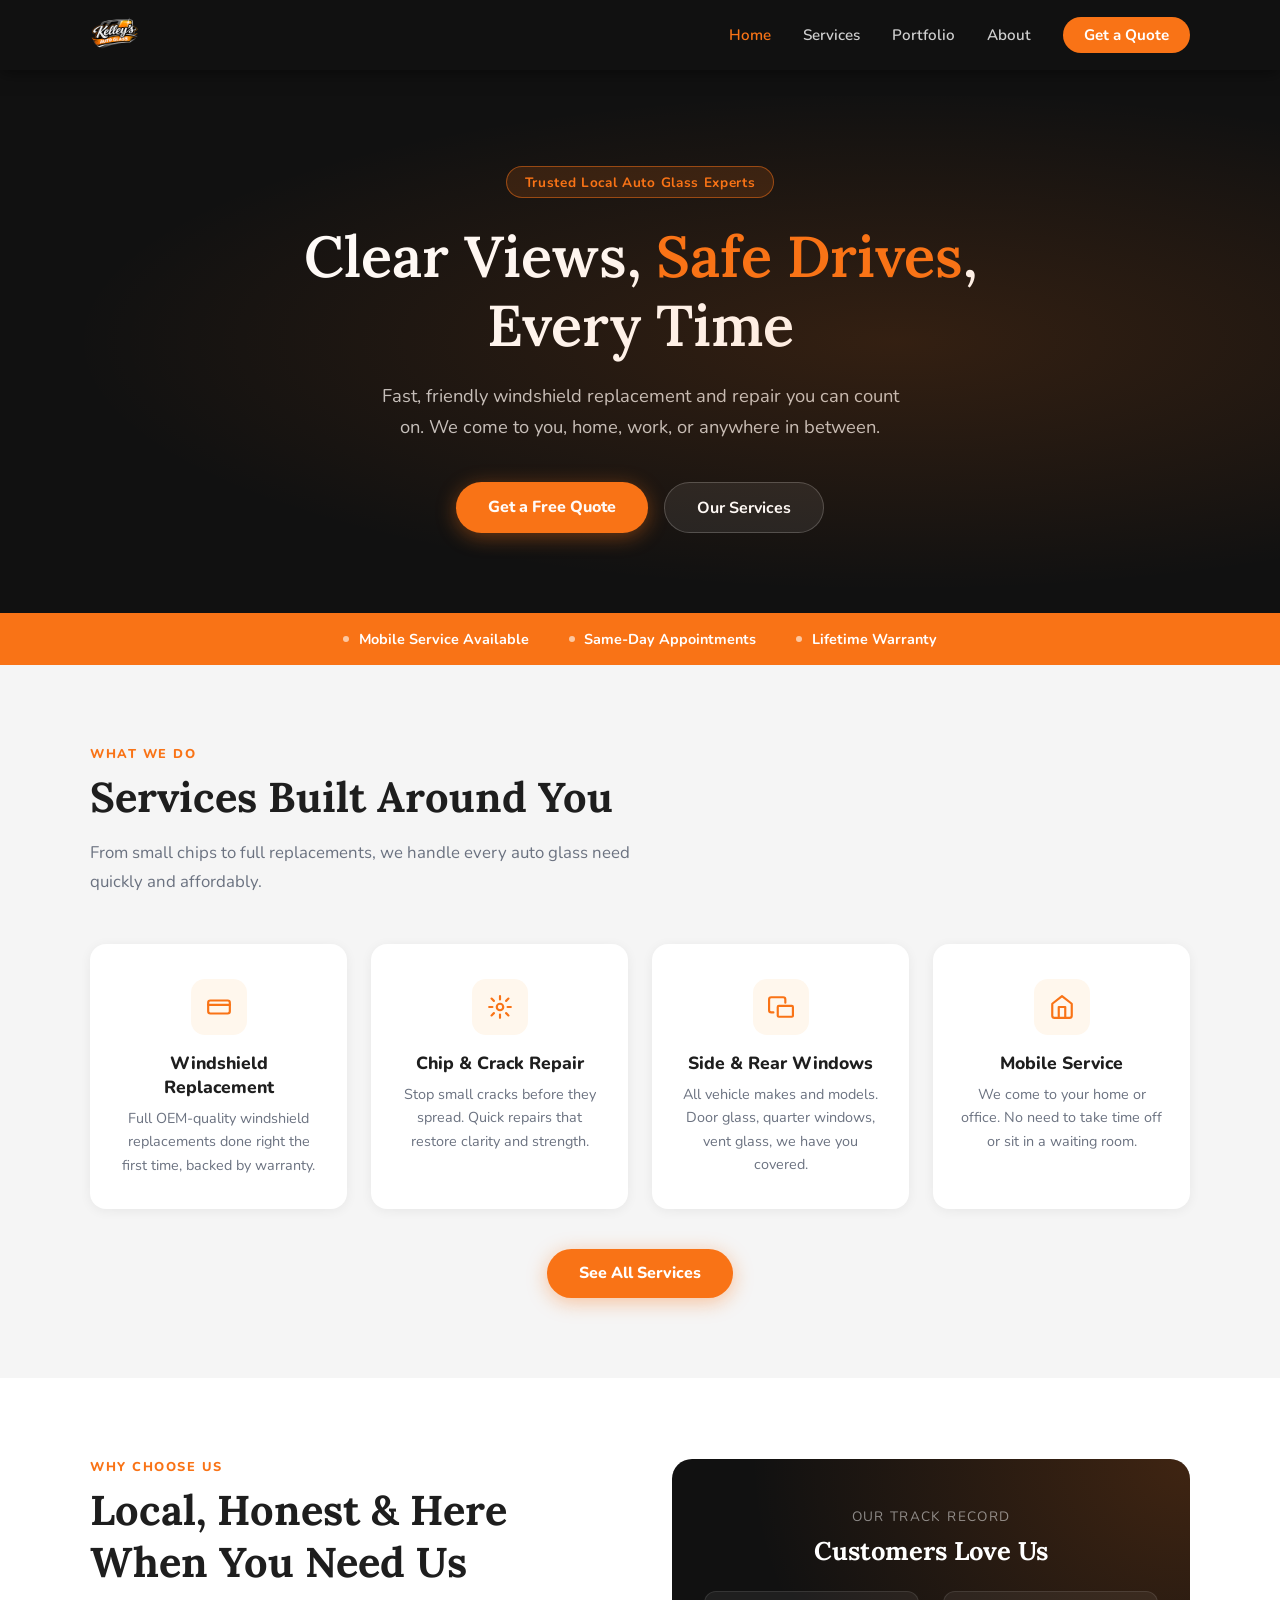
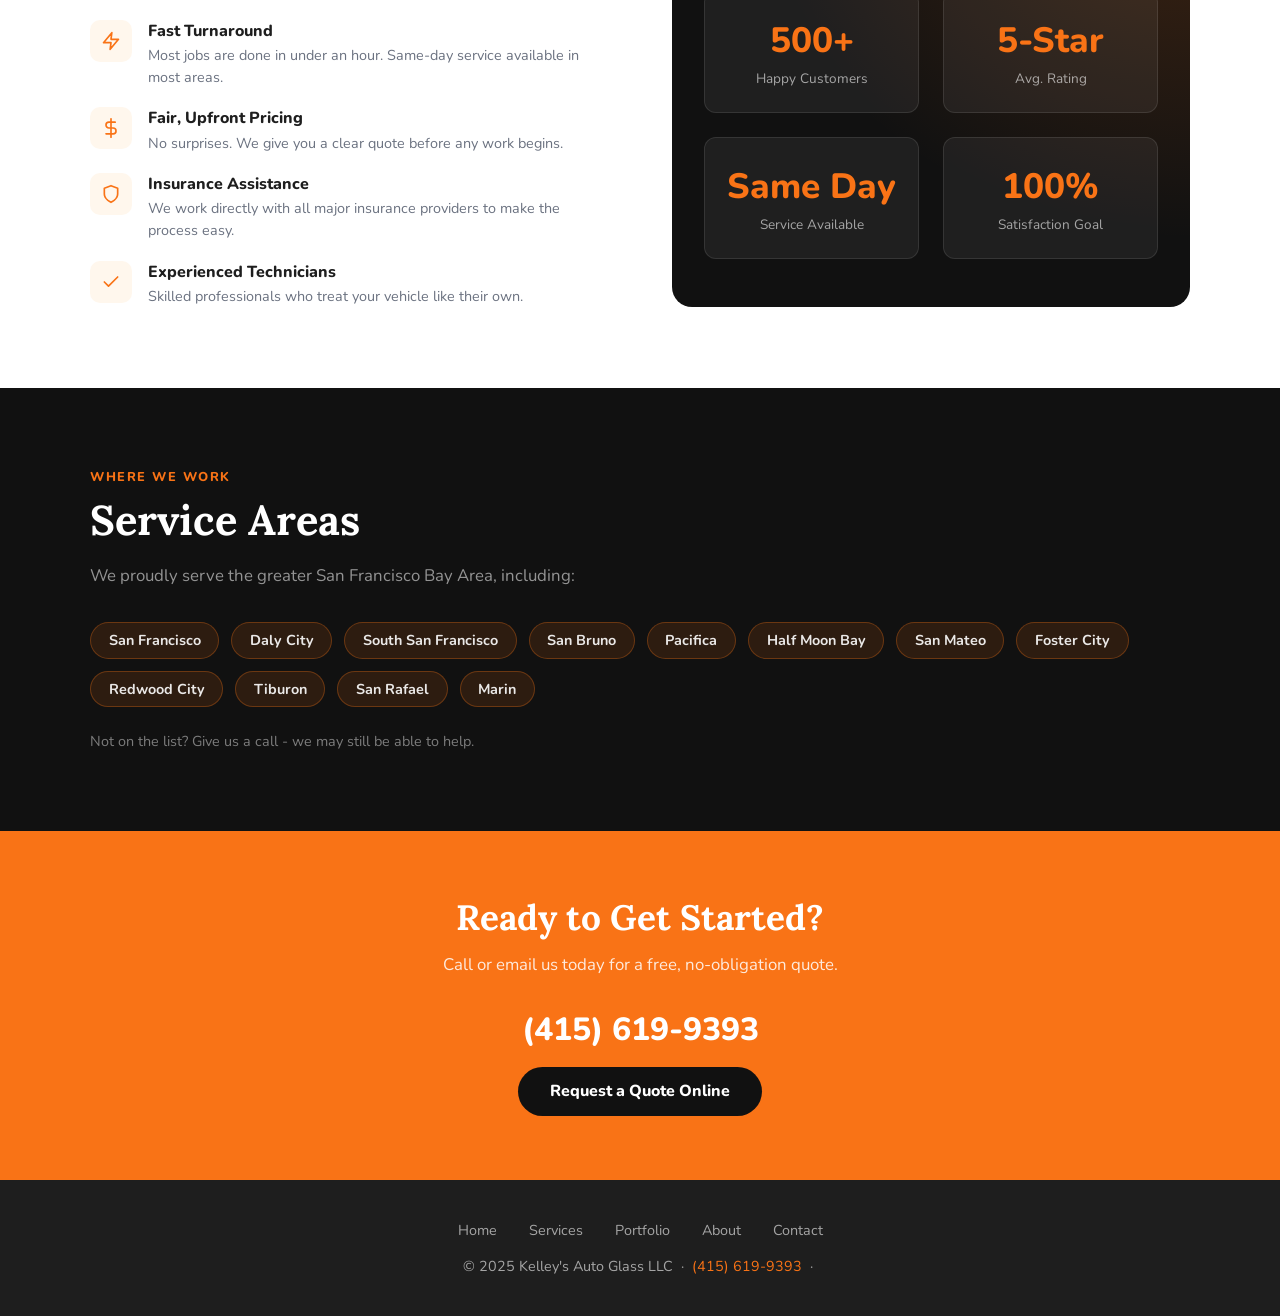
==== index.html @ a1c9ff06 "favicon" ====
<!DOCTYPE html>
<html lang="en">
<head>
  <meta charset="UTF-8" />
  <meta name="viewport" content="width=device-width, initial-scale=1.0"/>
  <link rel="icon" type="image/svg+xml" href="favicon.svg">
  <title>Kelley's Auto Glass | Windshield Replacement &amp; Repair</title>
  <link rel="preconnect" href="https://fonts.googleapis.com">
  <link href="https://fonts.googleapis.com/css2?family=Nunito:wght@400;600;700;800&family=Lora:ital,wght@0,400;0,600;1,400&display=swap" rel="stylesheet">
  <style>
    *, *::before, *::after { box-sizing:border-box; margin:0; padding:0; }
    :root { --orange:#f97316; --orange-dark:#ea6c0a; --orange-light:#fff7ed; --black:#111; --charcoal:#1e1e1e; --white:#fff; --gray:#f5f5f5; --text:#1e1e1e; --muted:#6b7280; }
    html { scroll-behavior:smooth; }
    body { font-family:'Nunito',sans-serif; color:var(--text); background:var(--white); }

    nav { background:var(--black); position:sticky; top:0; z-index:100; padding:0 2rem; box-shadow:0 2px 16px rgba(0,0,0,.5); }
    .nav-inner { max-width:1100px; margin:0 auto; display:flex; align-items:center; justify-content:space-between; height:70px; }
    .nav-logo { height:50px; width:auto; display:block; }
    .nav-links { display:flex; gap:2rem; list-style:none; }
    .nav-links a { text-decoration:none; color:rgba(255,255,255,.8); font-weight:600; font-size:.95rem; transition:color .2s; }
    .nav-links a:hover,.nav-links a.active { color:var(--orange); }
    .nav-cta { background:var(--orange)!important; color:var(--white)!important; padding:.5rem 1.3rem; border-radius:50px; font-weight:700!important; transition:background .2s!important; }
    .nav-cta:hover { background:var(--orange-dark)!important; }

    .hero { background:var(--black); color:var(--white); padding:6rem 2rem 5rem; text-align:center; position:relative; overflow:hidden; }
    .hero::before { content:''; position:absolute; inset:0; background:radial-gradient(ellipse at 70% 50%,rgba(249,115,22,.15) 0%,transparent 65%); pointer-events:none; }
    .hero-badge { display:inline-block; background:rgba(249,115,22,.15); color:var(--orange); border:1px solid rgba(249,115,22,.5); border-radius:50px; padding:.35rem 1.1rem; font-size:.85rem; font-weight:700; letter-spacing:.05em; margin-bottom:1.5rem; }
    .hero h1 { font-family:'Lora',serif; font-size:clamp(2.2rem,5vw,3.6rem); font-weight:600; line-height:1.2; margin-bottom:1.2rem; max-width:700px; margin-left:auto; margin-right:auto; }
    .hero h1 span { color:var(--orange); }
    .hero p { font-size:1.15rem; color:rgba(255,255,255,.75); max-width:520px; margin:0 auto 2.5rem; line-height:1.7; }
    .hero-buttons { display:flex; gap:1rem; justify-content:center; flex-wrap:wrap; }
    .btn-primary { background:var(--orange); color:var(--white); padding:.85rem 2rem; border-radius:50px; font-weight:800; font-size:1rem; text-decoration:none; transition:transform .2s,box-shadow .2s; box-shadow:0 4px 20px rgba(249,115,22,.4); display:inline-block; }
    .btn-primary:hover { transform:translateY(-2px); box-shadow:0 8px 28px rgba(249,115,22,.5); background:var(--orange-dark); }
    .btn-secondary { background:rgba(255,255,255,.08); color:var(--white); padding:.85rem 2rem; border-radius:50px; font-weight:700; font-size:1rem; text-decoration:none; border:1px solid rgba(255,255,255,.2); transition:background .2s; display:inline-block; }
    .btn-secondary:hover { background:rgba(255,255,255,.15); }

    .trust-bar { background:var(--orange); padding:1rem 2rem; }
    .trust-bar-inner { max-width:900px; margin:0 auto; display:flex; justify-content:center; gap:2.5rem; flex-wrap:wrap; }
    .trust-item { display:flex; align-items:center; gap:.6rem; font-weight:700; font-size:.9rem; color:var(--white); }
    .trust-dot { width:6px; height:6px; background:rgba(255,255,255,.6); border-radius:50%; flex-shrink:0; }

    section { padding:5rem 2rem; }
    .section-inner { max-width:1100px; margin:0 auto; }
    .section-label { font-size:.8rem; font-weight:800; letter-spacing:.12em; text-transform:uppercase; color:var(--orange); margin-bottom:.5rem; }
    .section-title { font-family:'Lora',serif; font-size:clamp(1.8rem,3.5vw,2.6rem); color:var(--text); margin-bottom:1rem; line-height:1.25; }
    .section-sub { color:var(--muted); font-size:1.05rem; line-height:1.7; max-width:540px; }

    .services-bg { background:var(--gray); }
    .services-grid { display:grid; grid-template-columns:repeat(auto-fit,minmax(240px,1fr)); gap:1.5rem; margin-top:3rem; }
    .service-card { background:var(--white); border-radius:16px; padding:2rem 1.5rem; text-align:center; box-shadow:0 2px 12px rgba(0,0,0,.06); transition:transform .2s,box-shadow .2s,border-top-color .2s; border-top:3px solid transparent; }
    .service-card:hover { transform:translateY(-4px); box-shadow:0 8px 28px rgba(0,0,0,.1); border-top-color:var(--orange); }
    .svc-icon { width:56px; height:56px; background:var(--orange-light); border-radius:14px; display:flex; align-items:center; justify-content:center; margin:0 auto 1rem; }
    .svc-icon svg { width:26px; height:26px; stroke:var(--orange); fill:none; stroke-width:2; stroke-linecap:round; stroke-linejoin:round; }
    .service-card h3 { font-size:1.1rem; font-weight:800; color:var(--text); margin-bottom:.5rem; }
    .service-card p { font-size:.9rem; color:var(--muted); line-height:1.6; }

    .why-grid { display:grid; grid-template-columns:1fr 1fr; gap:4rem; align-items:center; }
    .why-list { list-style:none; margin-top:2rem; display:flex; flex-direction:column; gap:1.2rem; }
    .why-item { display:flex; gap:1rem; align-items:flex-start; }
    .why-icon { background:var(--orange-light); border-radius:10px; width:42px; height:42px; display:flex; align-items:center; justify-content:center; flex-shrink:0; }
    .why-icon svg { width:20px; height:20px; stroke:var(--orange); fill:none; stroke-width:2; stroke-linecap:round; stroke-linejoin:round; }
    .why-item h4 { font-weight:800; color:var(--text); margin-bottom:.2rem; }
    .why-item p { font-size:.9rem; color:var(--muted); line-height:1.5; }
    .why-visual { background:var(--black); border-radius:20px; padding:3rem 2rem; text-align:center; color:white; position:relative; overflow:hidden; }
    .why-visual::before { content:''; position:absolute; inset:0; background:radial-gradient(ellipse at top right,rgba(249,115,22,.2) 0%,transparent 60%); }
    .stat-grid { display:grid; grid-template-columns:1fr 1fr; gap:1.5rem; margin-top:1.5rem; position:relative; }
    .stat-box { background:rgba(255,255,255,.06); border:1px solid rgba(255,255,255,.1); border-radius:12px; padding:1.5rem 1rem; }
    .stat-num { font-size:2.2rem; font-weight:800; color:var(--orange); }
    .stat-label { font-size:.85rem; color:rgba(255,255,255,.6); margin-top:.3rem; }

    .areas-bg { background:var(--black); }
    .areas-bg .section-title { color:var(--white); }
    .areas-bg .section-sub { color:rgba(255,255,255,.55); }
    .areas-grid { display:flex; flex-wrap:wrap; gap:.75rem; margin-top:2rem; }
    .area-pill { background:rgba(249,115,22,.12); border:1px solid rgba(249,115,22,.3); color:rgba(255,255,255,.9); border-radius:50px; padding:.45rem 1.1rem; font-size:.9rem; font-weight:700; }

    .cta-banner { background:var(--orange); color:white; text-align:center; padding:4rem 2rem; }
    .cta-banner h2 { font-family:'Lora',serif; font-size:2.2rem; margin-bottom:.8rem; }
    .cta-banner p { color:rgba(255,255,255,.85); margin-bottom:2rem; font-size:1.05rem; }
    .cta-phone { font-size:2rem; font-weight:800; color:var(--white); text-decoration:none; display:block; margin-bottom:1rem; }
    .btn-dark { background:var(--black); color:var(--white); padding:.85rem 2rem; border-radius:50px; font-weight:800; font-size:1rem; text-decoration:none; display:inline-block; transition:background .2s; }
    .btn-dark:hover { background:#333; }

    footer { background:var(--charcoal); color:rgba(255,255,255,.6); text-align:center; padding:2.5rem 2rem; font-size:.9rem; }
    .footer-links { display:flex; justify-content:center; gap:2rem; margin-bottom:1rem; flex-wrap:wrap; }
    .footer-links a { color:rgba(255,255,255,.6); text-decoration:none; font-size:.9rem; transition:color .2s; }
    .footer-links a:hover { color:var(--orange); }
    footer a { color:var(--orange); text-decoration:none; }

    @media (max-width:768px) { .nav-links { display:none; } .why-grid { grid-template-columns:1fr; } .why-visual { order:-1; } }
  </style>
</head>
<body>

<nav>
  <div class="nav-inner">
    <a href="index.html"><img src="logo.png" alt="Kelley's Auto Glass" class="nav-logo"></a>
    <ul class="nav-links">
      <li><a href="index.html" class="active">Home</a></li>
      <li><a href="services.html">Services</a></li>
      <li><a href="portfolio.html">Portfolio</a></li>
      <li><a href="about.html">About</a></li>
      <li><a href="contact.html" class="nav-cta">Get a Quote</a></li>
    </ul>
  </div>
</nav>

<section class="hero">
  <div class="hero-badge">Trusted Local Auto Glass Experts</div>
  <h1>Clear Views, <span>Safe Drives</span>, Every Time</h1>
  <p>Fast, friendly windshield replacement and repair you can count on. We come to you, home, work, or anywhere in between.</p>
  <div class="hero-buttons">
    <a href="contact.html" class="btn-primary">Get a Free Quote</a>
    <a href="services.html" class="btn-secondary">Our Services</a>
  </div>
</section>

<div class="trust-bar">
  <div class="trust-bar-inner">
    <div class="trust-item"><span class="trust-dot"></span> Mobile Service Available</div>
    <div class="trust-item"><span class="trust-dot"></span> Same-Day Appointments</div>
    
    <div class="trust-item"><span class="trust-dot"></span> Lifetime Warranty</div>
  </div>
</div>

<section class="services-bg">
  <div class="section-inner">
    <div class="section-label">What We Do</div>
    <h2 class="section-title">Services Built Around You</h2>
    <p class="section-sub">From small chips to full replacements, we handle every auto glass need quickly and affordably.</p>
    <div class="services-grid">
      <div class="service-card">
        <div class="svc-icon"><svg viewBox="0 0 24 24"><rect x="2" y="6" width="20" height="12" rx="2"/><path d="M2 10h20"/></svg></div>
        <h3>Windshield Replacement</h3>
        <p>Full OEM-quality windshield replacements done right the first time, backed by warranty.</p>
      </div>
      <div class="service-card">
        <div class="svc-icon"><svg viewBox="0 0 24 24"><circle cx="12" cy="12" r="3"/><path d="M12 2v3M12 19v3M4.22 4.22l2.12 2.12M17.66 17.66l2.12 2.12M2 12h3M19 12h3M4.22 19.78l2.12-2.12M17.66 6.34l2.12-2.12"/></svg></div>
        <h3>Chip &amp; Crack Repair</h3>
        <p>Stop small cracks before they spread. Quick repairs that restore clarity and strength.</p>
      </div>
      <div class="service-card">
        <div class="svc-icon"><svg viewBox="0 0 24 24"><path d="M5 17H3a2 2 0 0 1-2-2V5a2 2 0 0 1 2-2h11a2 2 0 0 1 2 2v3"/><rect x="9" y="11" width="14" height="10" rx="1"/></svg></div>
        <h3>Side &amp; Rear Windows</h3>
        <p>All vehicle makes and models. Door glass, quarter windows, vent glass, we have you covered.</p>
      </div>
      <div class="service-card">
        <div class="svc-icon"><svg viewBox="0 0 24 24"><path d="M3 9l9-7 9 7v11a2 2 0 0 1-2 2H5a2 2 0 0 1-2-2z"/><polyline points="9 22 9 12 15 12 15 22"/></svg></div>
        <h3>Mobile Service</h3>
        <p>We come to your home or office. No need to take time off or sit in a waiting room.</p>
      </div>
    </div>
    <div style="text-align:center;margin-top:2.5rem;">
      <a href="services.html" class="btn-primary">See All Services</a>
    </div>
  </div>
</section>

<section>
  <div class="section-inner">
    <div class="why-grid">
      <div>
        <div class="section-label">Why Choose Us</div>
        <h2 class="section-title">Local, Honest &amp; Here When You Need Us</h2>
        <ul class="why-list">
          <li class="why-item">
            <div class="why-icon"><svg viewBox="0 0 24 24"><path d="M13 2L3 14h9l-1 8 10-12h-9l1-8z"/></svg></div>
            <div><h4>Fast Turnaround</h4><p>Most jobs are done in under an hour. Same-day service available in most areas.</p></div>
          </li>
          <li class="why-item">
            <div class="why-icon"><svg viewBox="0 0 24 24"><line x1="12" y1="1" x2="12" y2="23"/><path d="M17 5H9.5a3.5 3.5 0 0 0 0 7h5a3.5 3.5 0 0 1 0 7H6"/></svg></div>
            <div><h4>Fair, Upfront Pricing</h4><p>No surprises. We give you a clear quote before any work begins.</p></div>
          </li>
          <li class="why-item">
            <div class="why-icon"><svg viewBox="0 0 24 24"><path d="M12 22s8-4 8-10V5l-8-3-8 3v7c0 6 8 10 8 10z"/></svg></div>
            <div><h4>Insurance Assistance</h4><p>We work directly with all major insurance providers to make the process easy.</p></div>
          </li>
          <li class="why-item">
            <div class="why-icon"><svg viewBox="0 0 24 24"><polyline points="20 6 9 17 4 12"/></svg></div>
            <div><h4>Experienced Technicians</h4><p>Skilled professionals who treat your vehicle like their own.</p></div>
          </li>
        </ul>
      </div>
      <div class="why-visual">
        <p style="font-size:.85rem;letter-spacing:.1em;text-transform:uppercase;color:rgba(255,255,255,.5);margin-bottom:.5rem;position:relative;">Our Track Record</p>
        <h3 style="font-family:'Lora',serif;font-size:1.6rem;margin-bottom:.2rem;position:relative;">Customers Love Us</h3>
        <div class="stat-grid">
          <div class="stat-box"><div class="stat-num">500+</div><div class="stat-label">Happy Customers</div></div>
          <div class="stat-box"><div class="stat-num">5-Star</div><div class="stat-label">Avg. Rating</div></div>
          <div class="stat-box"><div class="stat-num">Same Day</div><div class="stat-label">Service Available</div></div>
          <div class="stat-box"><div class="stat-num">100%</div><div class="stat-label">Satisfaction Goal</div></div>
        </div>
      </div>
    </div>
  </div>
</section>

<section class="areas-bg">
  <div class="section-inner">
    <div class="section-label">Where We Work</div>
    <h2 class="section-title">Service Areas</h2>
    <p class="section-sub">We proudly serve the greater San Francisco Bay Area, including:</p>
    <div class="areas-grid">
      <span class="area-pill">San Francisco</span>
      <span class="area-pill">Daly City</span>
      <span class="area-pill">South San Francisco</span>
      <span class="area-pill">San Bruno</span>
      <span class="area-pill">Pacifica</span>
      <span class="area-pill">Half Moon Bay</span>
      <span class="area-pill">San Mateo</span>
      <span class="area-pill">Foster City</span>
      <span class="area-pill">Redwood City</span>
      <span class="area-pill">Tiburon</span>
      <span class="area-pill">San Rafael</span>
      <span class="area-pill">Marin</span>
    </div>
    <p style="color:rgba(255,255,255,.45);font-size:.9rem;margin-top:1.5rem;">Not on the list? Give us a call - we may still be able to help.</p>
  </div>
</section>

<div class="cta-banner">
  <h2>Ready to Get Started?</h2>
  <p>Call or email us today for a free, no-obligation quote.</p>
  <a href="tel:4156199393" class="cta-phone">(415) 619-9393</a>
  <a href="contact.html" class="btn-dark">Request a Quote Online</a>
</div>

<footer>
  <div class="footer-links">
    <a href="index.html">Home</a>
    <a href="services.html">Services</a>
    <a href="portfolio.html">Portfolio</a>
    <a href="about.html">About</a>
    <a href="contact.html">Contact</a>
  </div>
  <p>© 2025 Kelley's Auto Glass LLC &nbsp;&middot;&nbsp; <a href="tel:4156199393">(415) 619-9393</a> &nbsp;&middot;&nbsp; <a href="/cdn-cgi/l/email-protection#5f343a33333a262c3e2a2b3038333e2c2c33333c1f38323e3633713c3032"><span class="
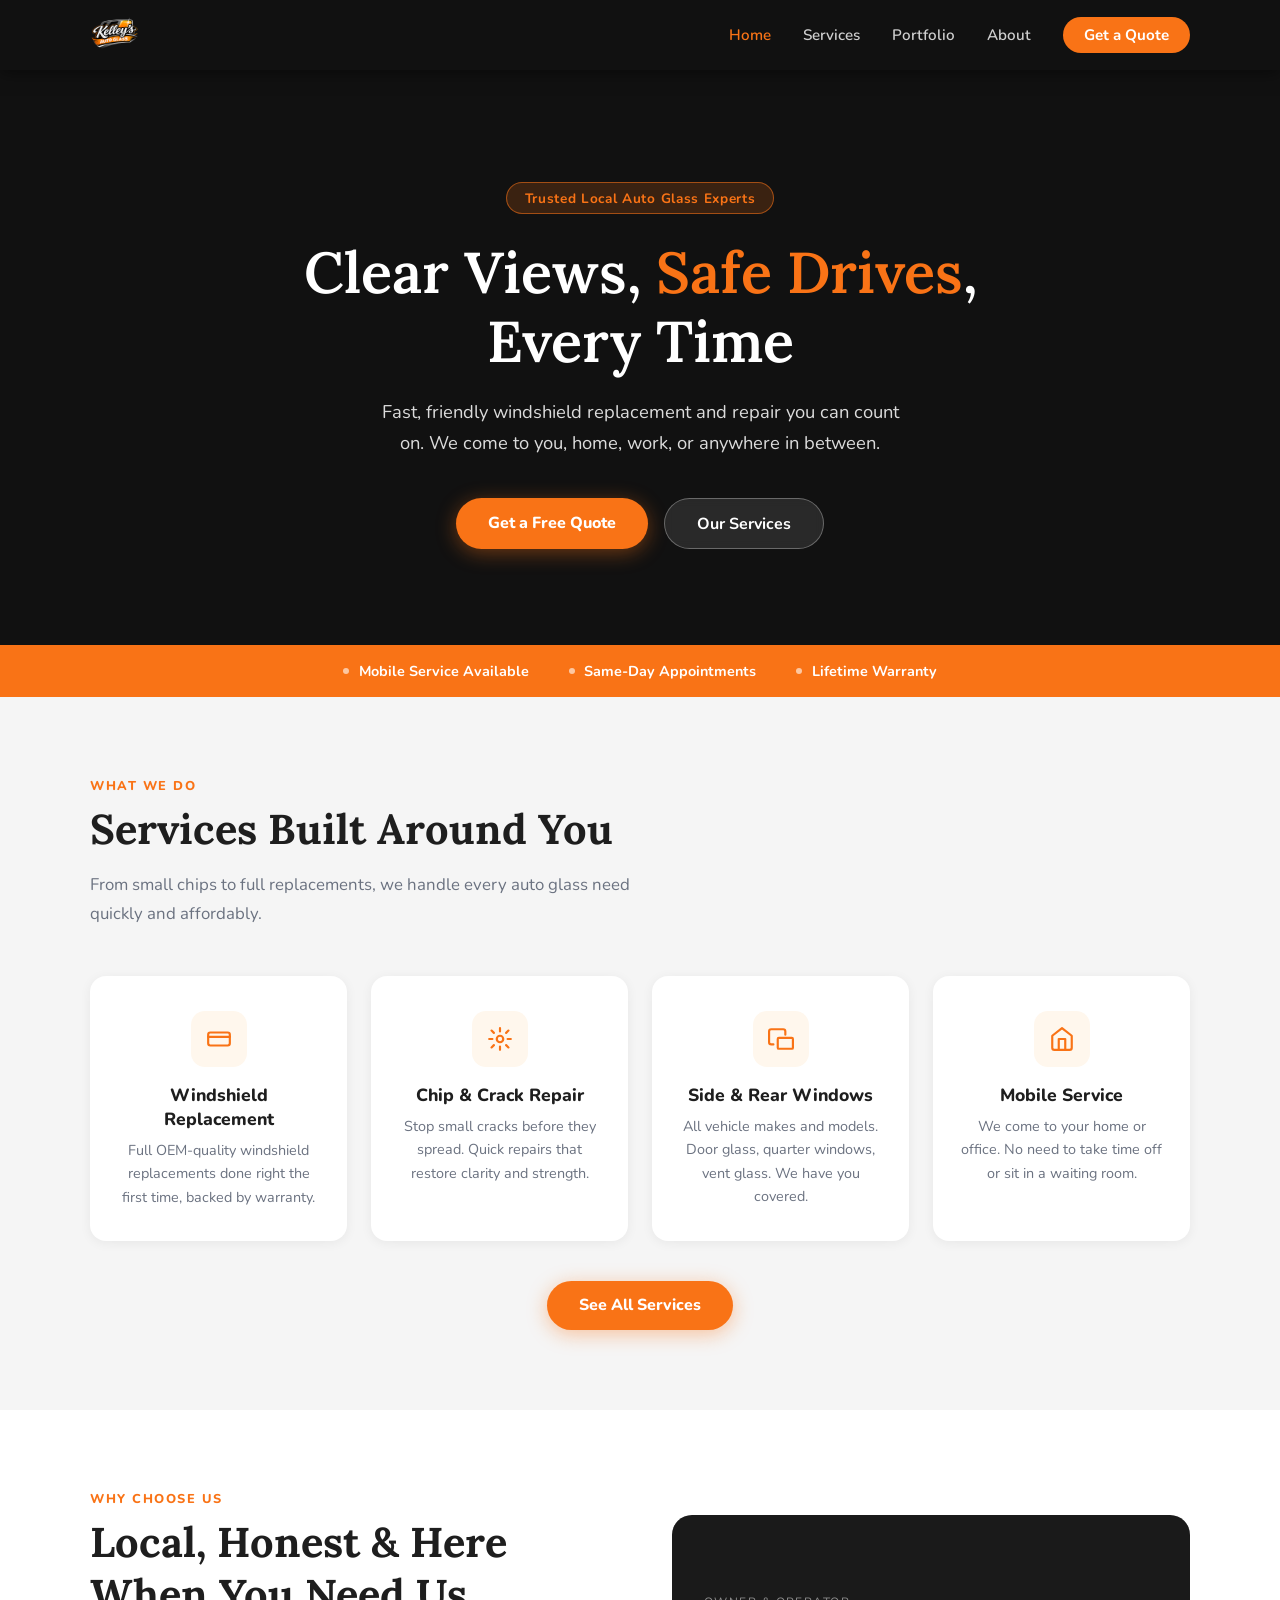
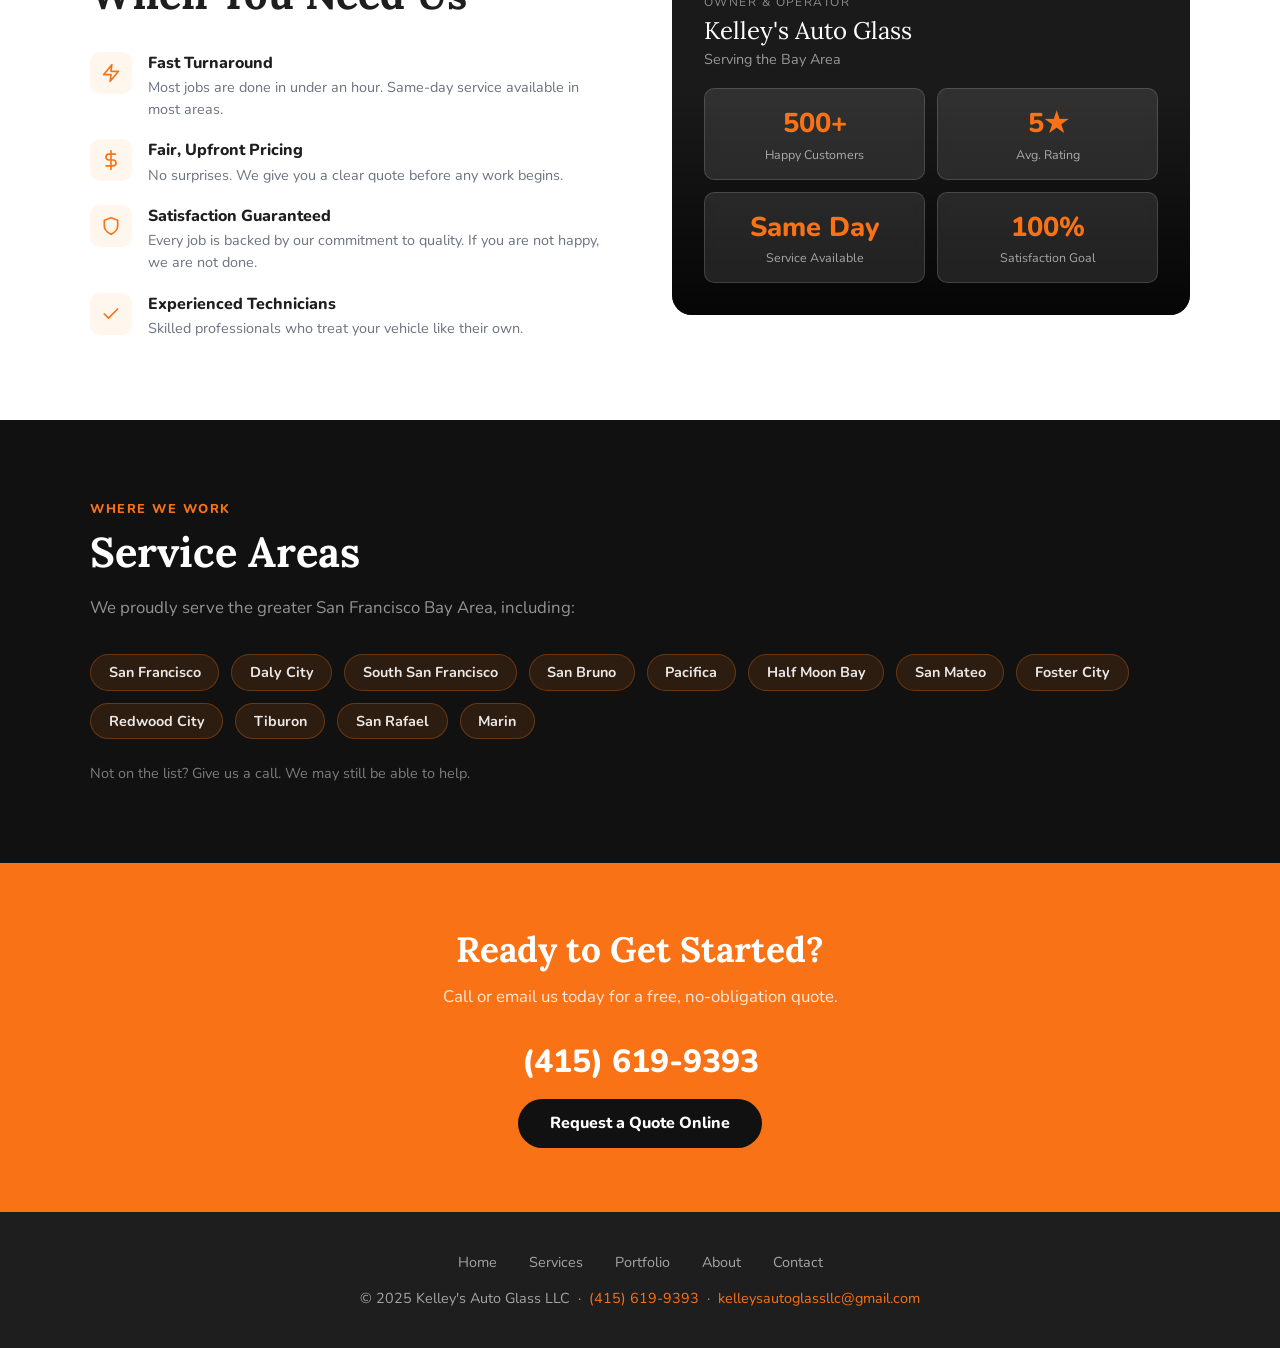
==== commit d9a9280f: "image placeholders" ====
--- a/index.html
+++ b/index.html
@@ -22,17 +22,49 @@
     .nav-cta { background:var(--orange)!important; color:var(--white)!important; padding:.5rem 1.3rem; border-radius:50px; font-weight:700!important; transition:background .2s!important; }
     .nav-cta:hover { background:var(--orange-dark)!important; }
 
-    .hero { background:var(--black); color:var(--white); padding:6rem 2rem 5rem; text-align:center; position:relative; overflow:hidden; }
-    .hero::before { content:''; position:absolute; inset:0; background:radial-gradient(ellipse at 70% 50%,rgba(249,115,22,.15) 0%,transparent 65%); pointer-events:none; }
-    .hero-badge { display:inline-block; background:rgba(249,115,22,.15); color:var(--orange); border:1px solid rgba(249,115,22,.5); border-radius:50px; padding:.35rem 1.1rem; font-size:.85rem; font-weight:700; letter-spacing:.05em; margin-bottom:1.5rem; }
+    /* ─────────────────────────────────────────────────────────
+       HERO BACKGROUND IMAGE
+       To update: swap images/hero-bg.jpg for your photo.
+       Best results: wide landscape shot, 1920x1080 or larger.
+       Good options: tech working on a windshield, van exterior,
+       or a clean close-up of auto glass install in progress.
+    ───────────────────────────────────────────────────────── */
+    .hero {
+      position:relative;
+      color:var(--white);
+      padding:7rem 2rem 6rem;
+      text-align:center;
+      overflow:hidden;
+      background-image:url('images/hero-bg.jpg');
+      background-size:cover;
+      background-position:center center;
+      background-repeat:no-repeat;
+      background-color:var(--black);
+    }
+    .hero-overlay {
+      position:absolute;
+      inset:0;
+      background:rgba(0,0,0,0.58);
+      z-index:0;
+    }
+    .hero-glow {
+      position:absolute;
+      inset:0;
+      background:radial-gradient(ellipse at 72% 50%,rgba(249,115,22,.2) 0%,transparent 60%);
+      z-index:0;
+      pointer-events:none;
+    }
+    .hero > * { position:relative; z-index:1; }
+
+    .hero-badge { display:inline-block; background:rgba(249,115,22,.18); color:var(--orange); border:1px solid rgba(249,115,22,.55); border-radius:50px; padding:.35rem 1.1rem; font-size:.85rem; font-weight:700; letter-spacing:.05em; margin-bottom:1.5rem; }
     .hero h1 { font-family:'Lora',serif; font-size:clamp(2.2rem,5vw,3.6rem); font-weight:600; line-height:1.2; margin-bottom:1.2rem; max-width:700px; margin-left:auto; margin-right:auto; }
     .hero h1 span { color:var(--orange); }
-    .hero p { font-size:1.15rem; color:rgba(255,255,255,.75); max-width:520px; margin:0 auto 2.5rem; line-height:1.7; }
+    .hero p { font-size:1.15rem; color:rgba(255,255,255,.85); max-width:520px; margin:0 auto 2.5rem; line-height:1.7; }
     .hero-buttons { display:flex; gap:1rem; justify-content:center; flex-wrap:wrap; }
     .btn-primary { background:var(--orange); color:var(--white); padding:.85rem 2rem; border-radius:50px; font-weight:800; font-size:1rem; text-decoration:none; transition:transform .2s,box-shadow .2s; box-shadow:0 4px 20px rgba(249,115,22,.4); display:inline-block; }
     .btn-primary:hover { transform:translateY(-2px); box-shadow:0 8px 28px rgba(249,115,22,.5); background:var(--orange-dark); }
-    .btn-secondary { background:rgba(255,255,255,.08); color:var(--white); padding:.85rem 2rem; border-radius:50px; font-weight:700; font-size:1rem; text-decoration:none; border:1px solid rgba(255,255,255,.2); transition:background .2s; display:inline-block; }
-    .btn-secondary:hover { background:rgba(255,255,255,.15); }
+    .btn-secondary { background:rgba(255,255,255,.1); color:var(--white); padding:.85rem 2rem; border-radius:50px; font-weight:700; font-size:1rem; text-decoration:none; border:1px solid rgba(255,255,255,.3); transition:background .2s; display:inline-block; backdrop-filter:blur(4px); }
+    .btn-secondary:hover { background:rgba(255,255,255,.2); }
 
     .trust-bar { background:var(--orange); padding:1rem 2rem; }
     .trust-bar-inner { max-width:900px; margin:0 auto; display:flex; justify-content:center; gap:2.5rem; flex-wrap:wrap; }
@@ -61,12 +93,39 @@
     .why-icon svg { width:20px; height:20px; stroke:var(--orange); fill:none; stroke-width:2; stroke-linecap:round; stroke-linejoin:round; }
     .why-item h4 { font-weight:800; color:var(--text); margin-bottom:.2rem; }
     .why-item p { font-size:.9rem; color:var(--muted); line-height:1.5; }
-    .why-visual { background:var(--black); border-radius:20px; padding:3rem 2rem; text-align:center; color:white; position:relative; overflow:hidden; }
-    .why-visual::before { content:''; position:absolute; inset:0; background:radial-gradient(ellipse at top right,rgba(249,115,22,.2) 0%,transparent 60%); }
-    .stat-grid { display:grid; grid-template-columns:1fr 1fr; gap:1.5rem; margin-top:1.5rem; position:relative; }
-    .stat-box { background:rgba(255,255,255,.06); border:1px solid rgba(255,255,255,.1); border-radius:12px; padding:1.5rem 1rem; }
-    .stat-num { font-size:2.2rem; font-weight:800; color:var(--orange); }
-    .stat-label { font-size:.85rem; color:rgba(255,255,255,.6); margin-top:.3rem; }
+
+    /* ─────────────────────────────────────────────────────────
+       OWNER PHOTO PANEL
+       To update: swap images/owner.jpg for your photo.
+       Best results: portrait or square, good natural light.
+       Face visible, ideally near a vehicle or at a job site.
+    ───────────────────────────────────────────────────────── */
+    .why-visual {
+      border-radius:20px;
+      overflow:hidden;
+      position:relative;
+      min-height:400px;
+      background-color:var(--charcoal);
+      background-image:url('images/owner.jpg');
+      background-size:cover;
+      background-position:center top;
+    }
+    .why-visual-overlay {
+      position:absolute;
+      inset:0;
+      background:linear-gradient(to top, rgba(0,0,0,.82) 0%, rgba(0,0,0,.15) 55%);
+      display:flex;
+      flex-direction:column;
+      justify-content:flex-end;
+      padding:2rem;
+    }
+    .why-visual-label { font-size:.75rem; letter-spacing:.12em; text-transform:uppercase; color:rgba(255,255,255,.5); margin-bottom:.3rem; }
+    .why-visual-name { font-family:'Lora',serif; font-size:1.5rem; color:var(--white); margin-bottom:.2rem; }
+    .why-visual-sub { font-size:.9rem; color:rgba(255,255,255,.55); margin-bottom:1.2rem; }
+    .stat-grid { display:grid; grid-template-columns:1fr 1fr; gap:.75rem; }
+    .stat-box { background:rgba(255,255,255,.1); border:1px solid rgba(255,255,255,.15); border-radius:10px; padding:1rem; text-align:center; backdrop-filter:blur(6px); }
+    .stat-num { font-size:1.7rem; font-weight:800; color:var(--orange); }
+    .stat-label { font-size:.78rem; color:rgba(255,255,255,.6); margin-top:.2rem; }
 
     .areas-bg { background:var(--black); }
     .areas-bg .section-title { color:var(--white); }
@@ -87,7 +146,7 @@
     .footer-links a:hover { color:var(--orange); }
     footer a { color:var(--orange); text-decoration:none; }
 
-    @media (max-width:768px) { .nav-links { display:none; } .why-grid { grid-template-columns:1fr; } .why-visual { order:-1; } }
+    @media (max-width:768px) { .nav-links { display:none; } .why-grid { grid-template-columns:1fr; } }
   </style>
 </head>
 <body>
@@ -105,7 +164,10 @@
   </div>
 </nav>
 
+<!-- Hero: background photo set via CSS above (images/hero-bg.jpg) -->
 <section class="hero">
+  <div class="hero-overlay"></div>
+  <div class="hero-glow"></div>
   <div class="hero-badge">Trusted Local Auto Glass Experts</div>
   <h1>Clear Views, <span>Safe Drives</span>, Every Time</h1>
   <p>Fast, friendly windshield replacement and repair you can count on. We come to you, home, work, or anywhere in between.</p>
@@ -119,7 +181,6 @@
   <div class="trust-bar-inner">
     <div class="trust-item"><span class="trust-dot"></span> Mobile Service Available</div>
     <div class="trust-item"><span class="trust-dot"></span> Same-Day Appointments</div>
-    
     <div class="trust-item"><span class="trust-dot"></span> Lifetime Warranty</div>
   </div>
 </div>
@@ -143,7 +204,7 @@
       <div class="service-card">
         <div class="svc-icon"><svg viewBox="0 0 24 24"><path d="M5 17H3a2 2 0 0 1-2-2V5a2 2 0 0 1 2-2h11a2 2 0 0 1 2 2v3"/><rect x="9" y="11" width="14" height="10" rx="1"/></svg></div>
         <h3>Side &amp; Rear Windows</h3>
-        <p>All vehicle makes and models. Door glass, quarter windows, vent glass, we have you covered.</p>
+        <p>All vehicle makes and models. Door glass, quarter windows, vent glass. We have you covered.</p>
       </div>
       <div class="service-card">
         <div class="svc-icon"><svg viewBox="0 0 24 24"><path d="M3 9l9-7 9 7v11a2 2 0 0 1-2 2H5a2 2 0 0 1-2-2z"/><polyline points="9 22 9 12 15 12 15 22"/></svg></div>
@@ -174,7 +235,7 @@
           </li>
           <li class="why-item">
             <div class="why-icon"><svg viewBox="0 0 24 24"><path d="M12 22s8-4 8-10V5l-8-3-8 3v7c0 6 8 10 8 10z"/></svg></div>
-            <div><h4>Insurance Assistance</h4><p>We work directly with all major insurance providers to make the process easy.</p></div>
+            <div><h4>Satisfaction Guaranteed</h4><p>Every job is backed by our commitment to quality. If you are not happy, we are not done.</p></div>
           </li>
           <li class="why-item">
             <div class="why-icon"><svg viewBox="0 0 24 24"><polyline points="20 6 9 17 4 12"/></svg></div>
@@ -182,14 +243,19 @@
           </li>
         </ul>
       </div>
+
+      <!-- Owner photo: background image set via CSS above (images/owner.jpg) -->
       <div class="why-visual">
-        <p style="font-size:.85rem;letter-spacing:.1em;text-transform:uppercase;color:rgba(255,255,255,.5);margin-bottom:.5rem;position:relative;">Our Track Record</p>
-        <h3 style="font-family:'Lora',serif;font-size:1.6rem;margin-bottom:.2rem;position:relative;">Customers Love Us</h3>
-        <div class="stat-grid">
-          <div class="stat-box"><div class="stat-num">500+</div><div class="stat-label">Happy Customers</div></div>
-          <div class="stat-box"><div class="stat-num">5-Star</div><div class="stat-label">Avg. Rating</div></div>
-          <div class="stat-box"><div class="stat-num">Same Day</div><div class="stat-label">Service Available</div></div>
-          <div class="stat-box"><div class="stat-num">100%</div><div class="stat-label">Satisfaction Goal</div></div>
+        <div class="why-visual-overlay">
+          <div class="why-visual-label">Owner &amp; Operator</div>
+          <div class="why-visual-name">Kelley's Auto Glass</div>
+          <div class="why-visual-sub">Serving the Bay Area</div>
+          <div class="stat-grid">
+            <div class="stat-box"><div class="stat-num">500+</div><div class="stat-label">Happy Customers</div></div>
+            <div class="stat-box"><div class="stat-num">5&#9733;</div><div class="stat-label">Avg. Rating</div></div>
+            <div class="stat-box"><div class="stat-num">Same Day</div><div class="stat-label">Service Available</div></div>
+            <div class="stat-box"><div class="stat-num">100%</div><div class="stat-label">Satisfaction Goal</div></div>
+          </div>
         </div>
       </div>
     </div>
@@ -215,7 +281,7 @@
       <span class="area-pill">San Rafael</span>
       <span class="area-pill">Marin</span>
     </div>
-    <p style="color:rgba(255,255,255,.45);font-size:.9rem;margin-top:1.5rem;">Not on the list? Give us a call - we may still be able to help.</p>
+    <p style="color:rgba(255,255,255,.45);font-size:.9rem;margin-top:1.5rem;">Not on the list? Give us a call. We may still be able to help.</p>
   </div>
 </section>
 
@@ -234,4 +300,8 @@
     <a href="about.html">About</a>
     <a href="contact.html">Contact</a>
   </div>
-  <p>© 2025 Kelley's Auto Glass LLC &nbsp;&middot;&nbsp; <a href="tel:4156199393">(415) 619-9393</a> &nbsp;&middot;&nbsp; <a href="/cdn-cgi/l/email-protection#5f343a33333a262c3e2a2b3038333e2c2c33333c1f38323e3633713c3032"><span class="+  <p>© 2025 Kelley's Auto Glass LLC &nbsp;&middot;&nbsp; <a href="tel:4156199393">(415) 619-9393</a> &nbsp;&middot;&nbsp; <a href="mailto:kelleysautoglassllc@gmail.com">kelleysautoglassllc@gmail.com</a></p>
+</footer>
+
+</body>
+</html>
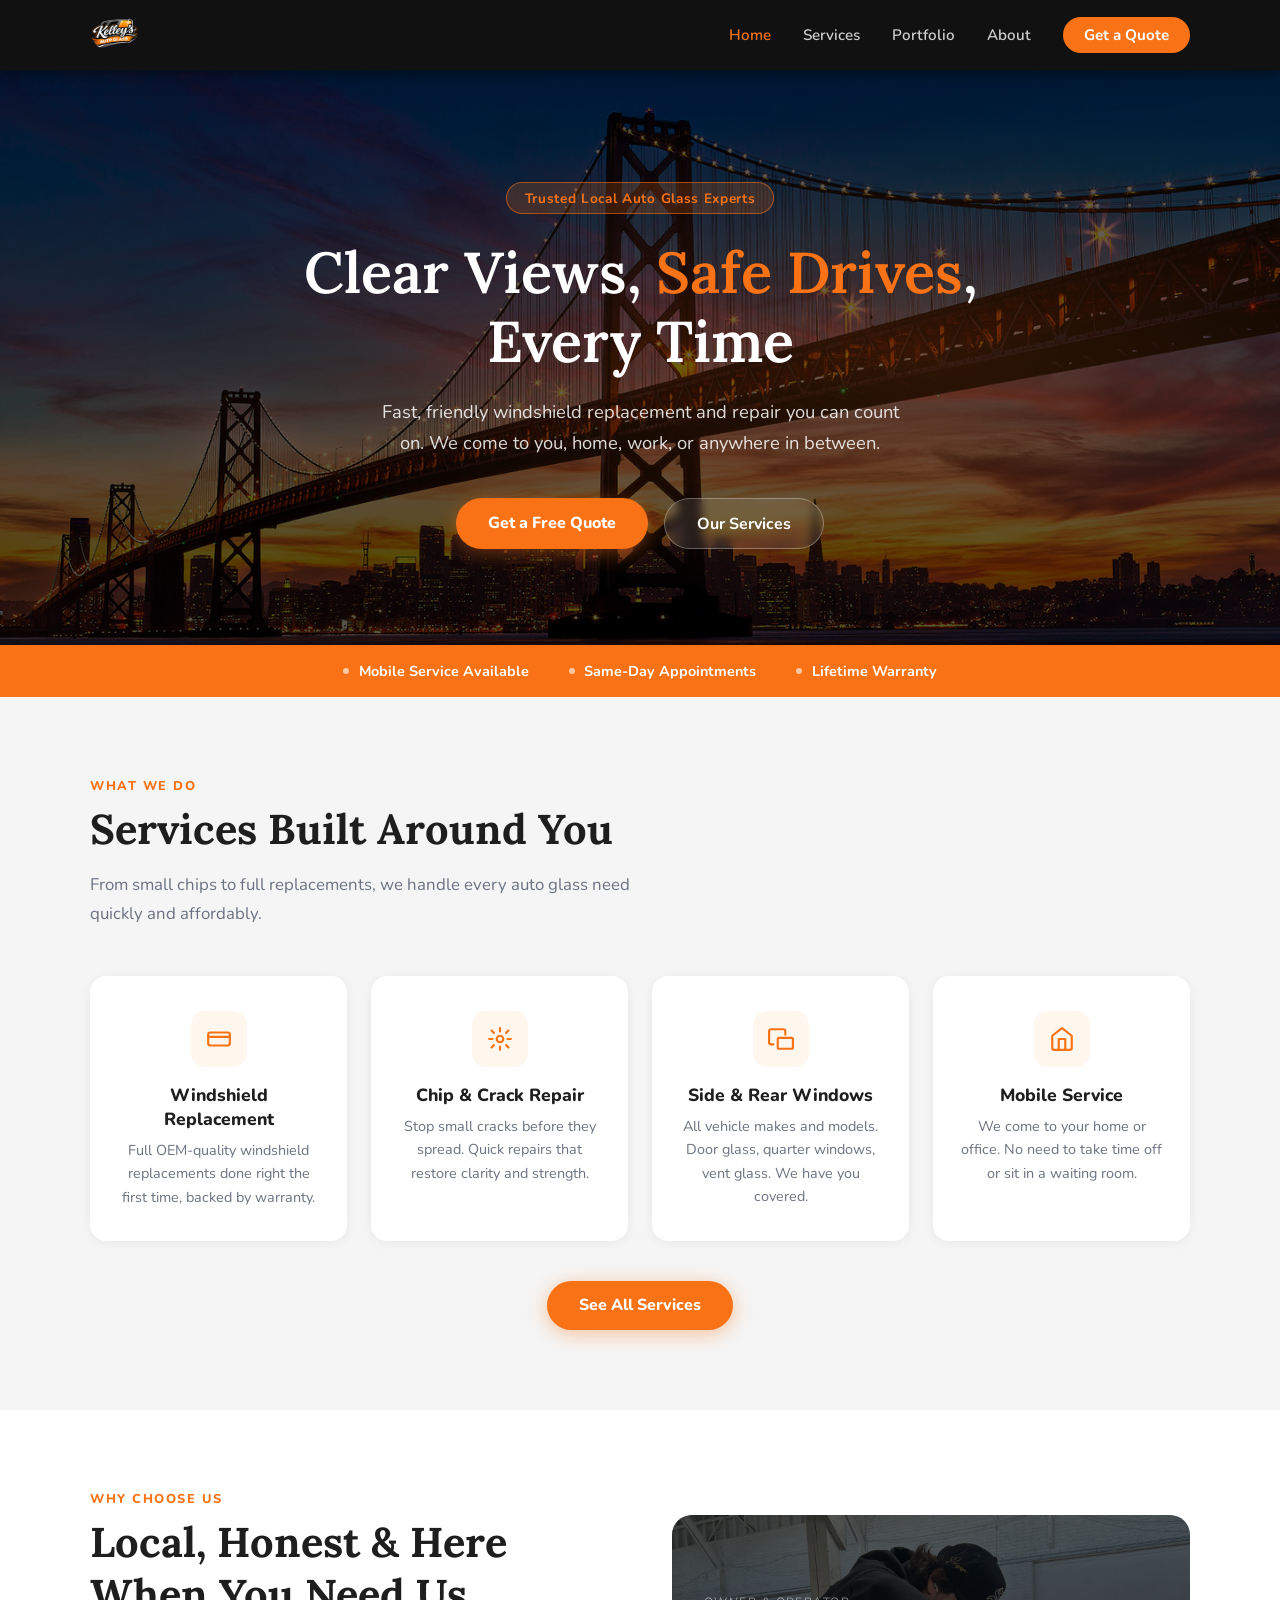
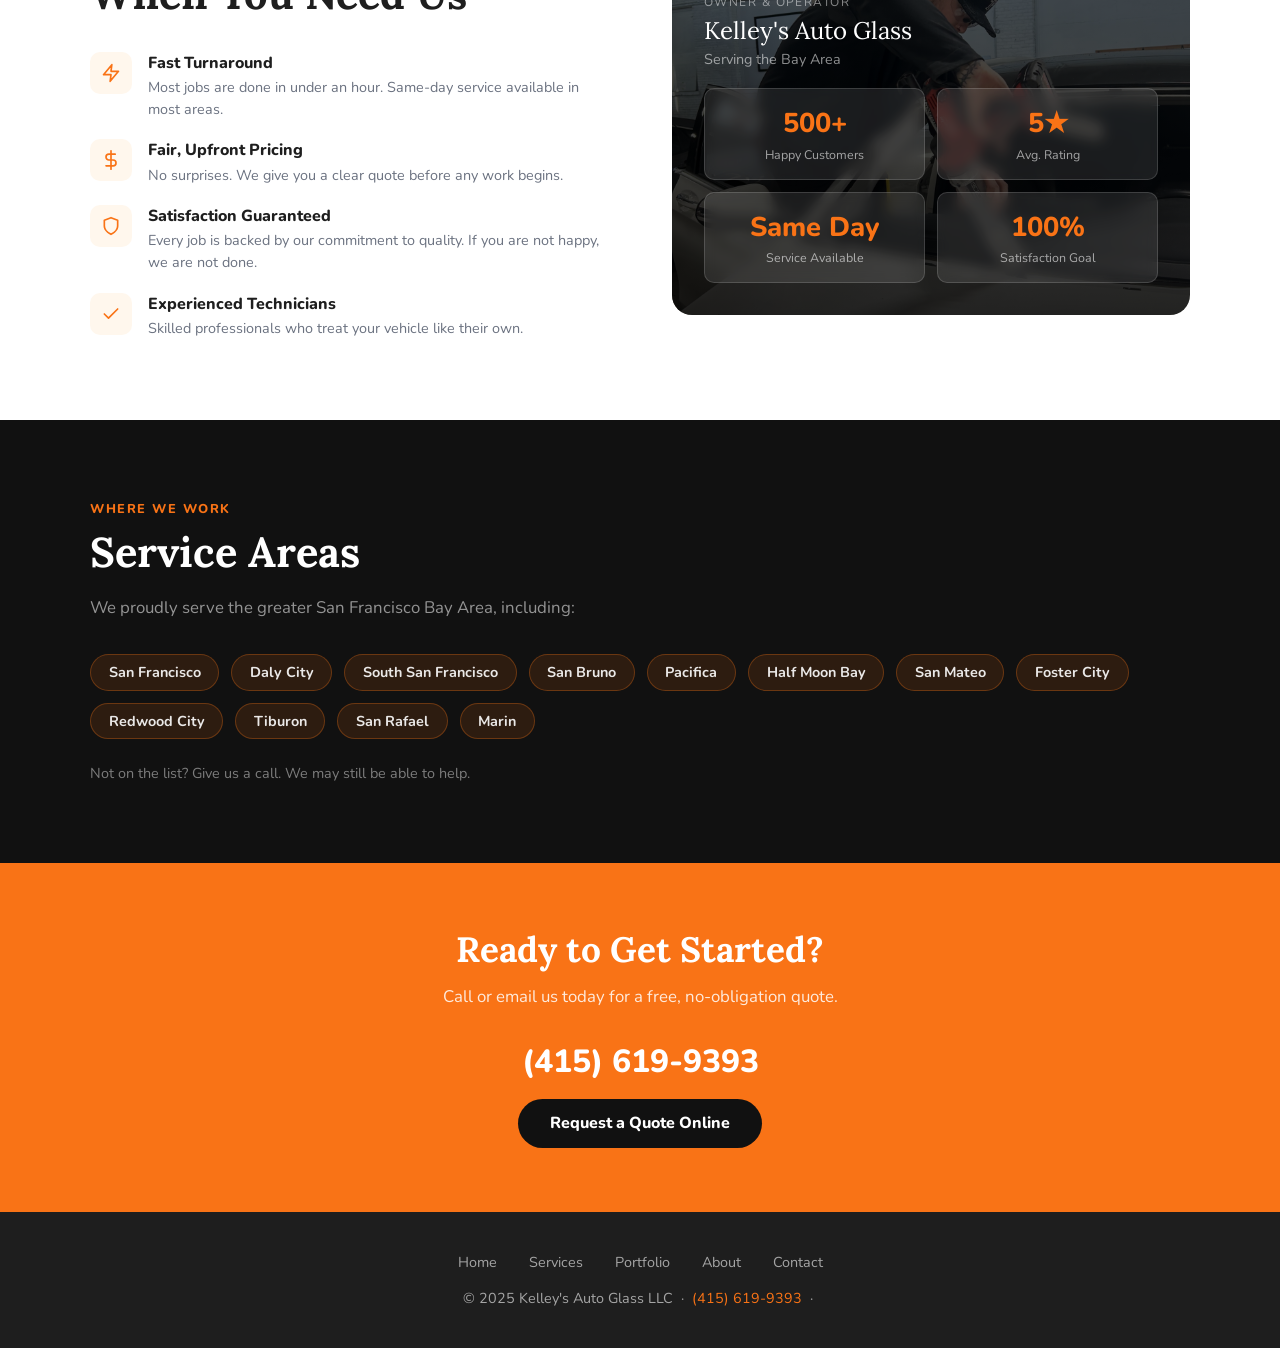
==== commit 8e09323e: "images and css" ====
--- a/index.html
+++ b/index.html
@@ -37,24 +37,27 @@
       overflow:hidden;
       background-image:url('images/hero-bg.jpg');
       background-size:cover;
-      background-position:center center;
+      background-position:50% 20%;
       background-repeat:no-repeat;
       background-color:var(--black);
     }
-    .hero-overlay {
+    .hero::before {
+      content:'';
       position:absolute;
       inset:0;
-      background:rgba(0,0,0,0.58);
-      z-index:0;
-    }
-    .hero-glow {
+      background:rgba(0,0,0,0.65);
+      z-index:1;
+      pointer-events:none;
+    }
+    .hero::after {
+      content:'';
       position:absolute;
       inset:0;
-      background:radial-gradient(ellipse at 72% 50%,rgba(249,115,22,.2) 0%,transparent 60%);
-      z-index:0;
+      background:radial-gradient(ellipse at 72% 50%,rgba(249,115,22,.18) 0%,transparent 60%);
+      z-index:2;
       pointer-events:none;
     }
-    .hero > * { position:relative; z-index:1; }
+    .hero > * { position:relative; z-index:3; }
 
     .hero-badge { display:inline-block; background:rgba(249,115,22,.18); color:var(--orange); border:1px solid rgba(249,115,22,.55); border-radius:50px; padding:.35rem 1.1rem; font-size:.85rem; font-weight:700; letter-spacing:.05em; margin-bottom:1.5rem; }
     .hero h1 { font-family:'Lora',serif; font-size:clamp(2.2rem,5vw,3.6rem); font-weight:600; line-height:1.2; margin-bottom:1.2rem; max-width:700px; margin-left:auto; margin-right:auto; }
@@ -108,12 +111,12 @@
       background-color:var(--charcoal);
       background-image:url('images/owner.jpg');
       background-size:cover;
-      background-position:center top;
+      background-position:center center;
     }
     .why-visual-overlay {
       position:absolute;
       inset:0;
-      background:linear-gradient(to top, rgba(0,0,0,.82) 0%, rgba(0,0,0,.15) 55%);
+      background:linear-gradient(to top, rgba(0,0,0,.85) 0%, rgba(0,0,0,.75) 50%, rgba(0,0,0,.65) 100%);
       display:flex;
       flex-direction:column;
       justify-content:flex-end;
@@ -166,8 +169,6 @@
 
 <!-- Hero: background photo set via CSS above (images/hero-bg.jpg) -->
 <section class="hero">
-  <div class="hero-overlay"></div>
-  <div class="hero-glow"></div>
   <div class="hero-badge">Trusted Local Auto Glass Experts</div>
   <h1>Clear Views, <span>Safe Drives</span>, Every Time</h1>
   <p>Fast, friendly windshield replacement and repair you can count on. We come to you, home, work, or anywhere in between.</p>
@@ -300,8 +301,4 @@
     <a href="about.html">About</a>
     <a href="contact.html">Contact</a>
   </div>
-  <p>© 2025 Kelley's Auto Glass LLC &nbsp;&middot;&nbsp; <a href="tel:4156199393">(415) 619-9393</a> &nbsp;&middot;&nbsp; <a href="mailto:kelleysautoglassllc@gmail.com">kelleysautoglassllc@gmail.com</a></p>
-</footer>
-
-</body>
-</html>
+  <p>© 2025 Kelley's Auto Glass LLC &nbsp;&middot;&nbsp; <a href="tel:4156199393">(415) 619-9393</a> &nbsp;&middot;&nbsp; <a href="/cdn-cgi/l/email-protection#167d737a7a736f6577636279717a7765657a7a7556717b777f7a3875797b"><span class="
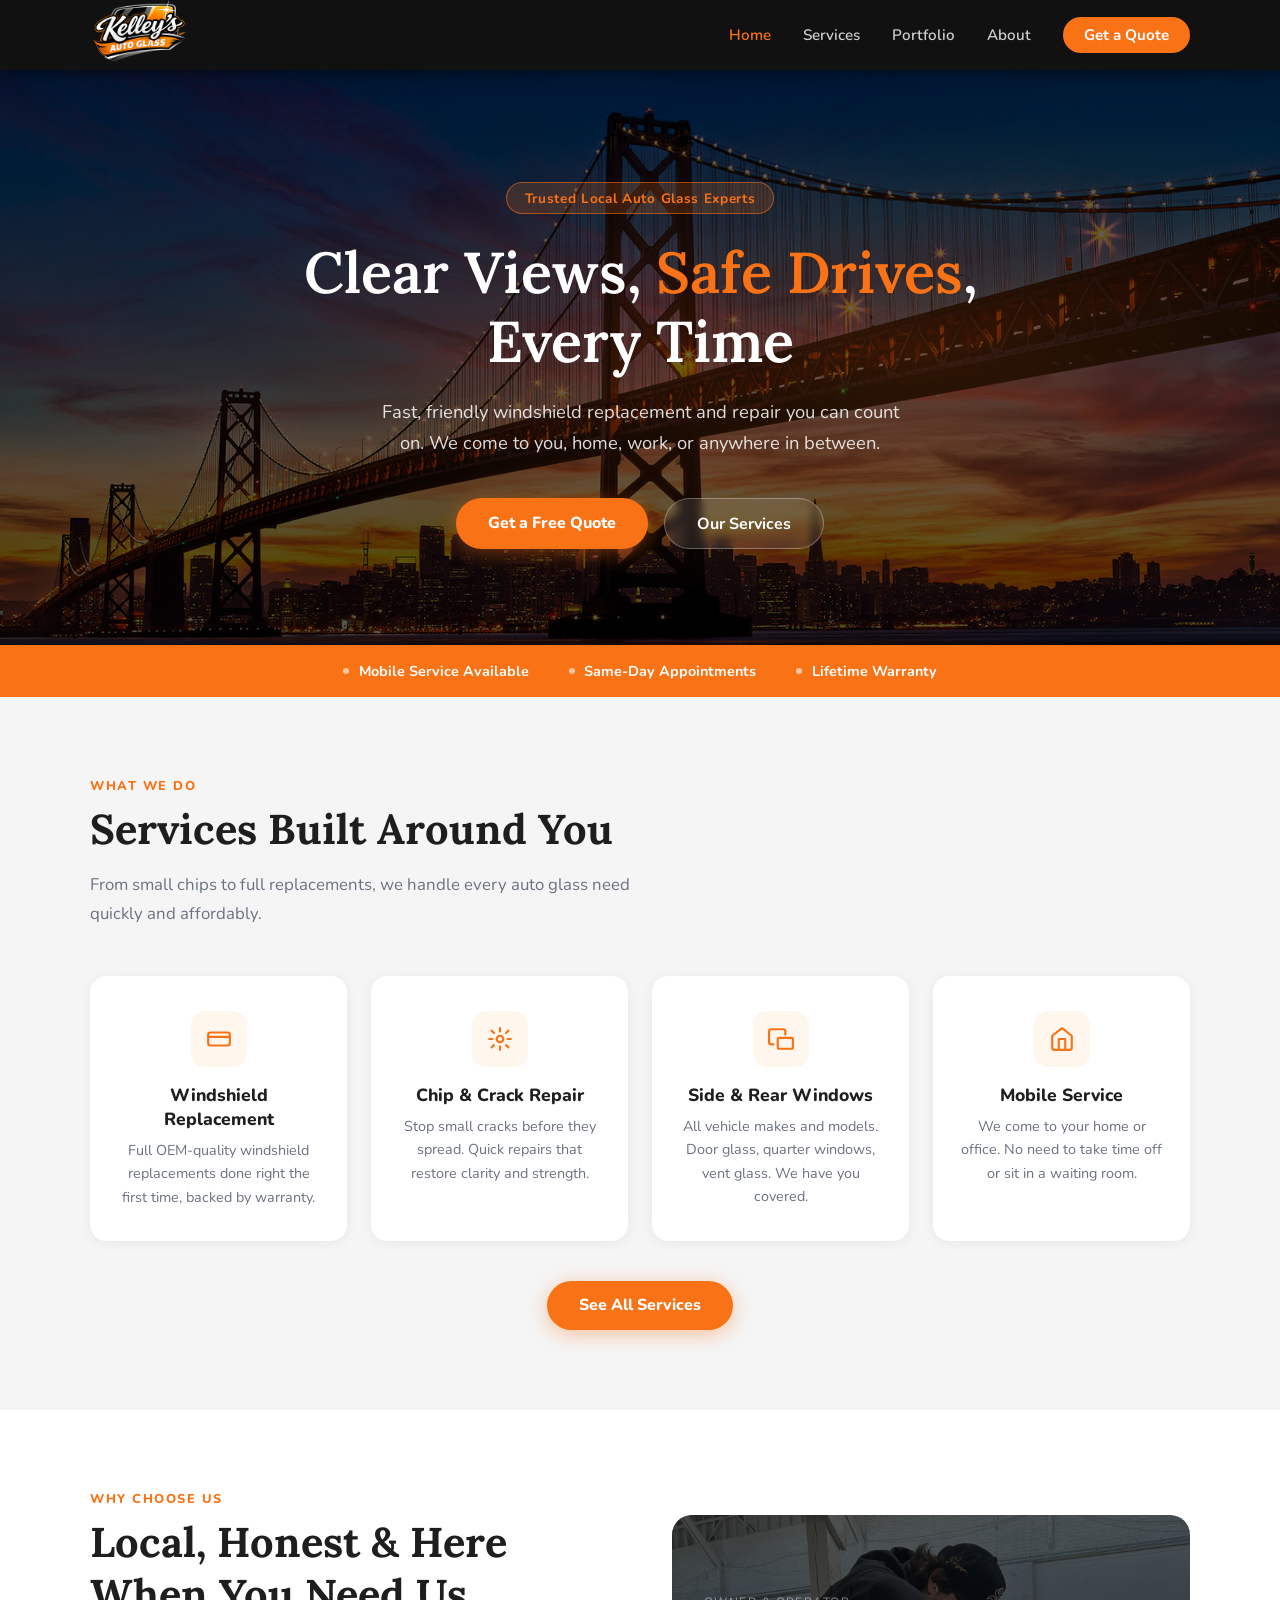
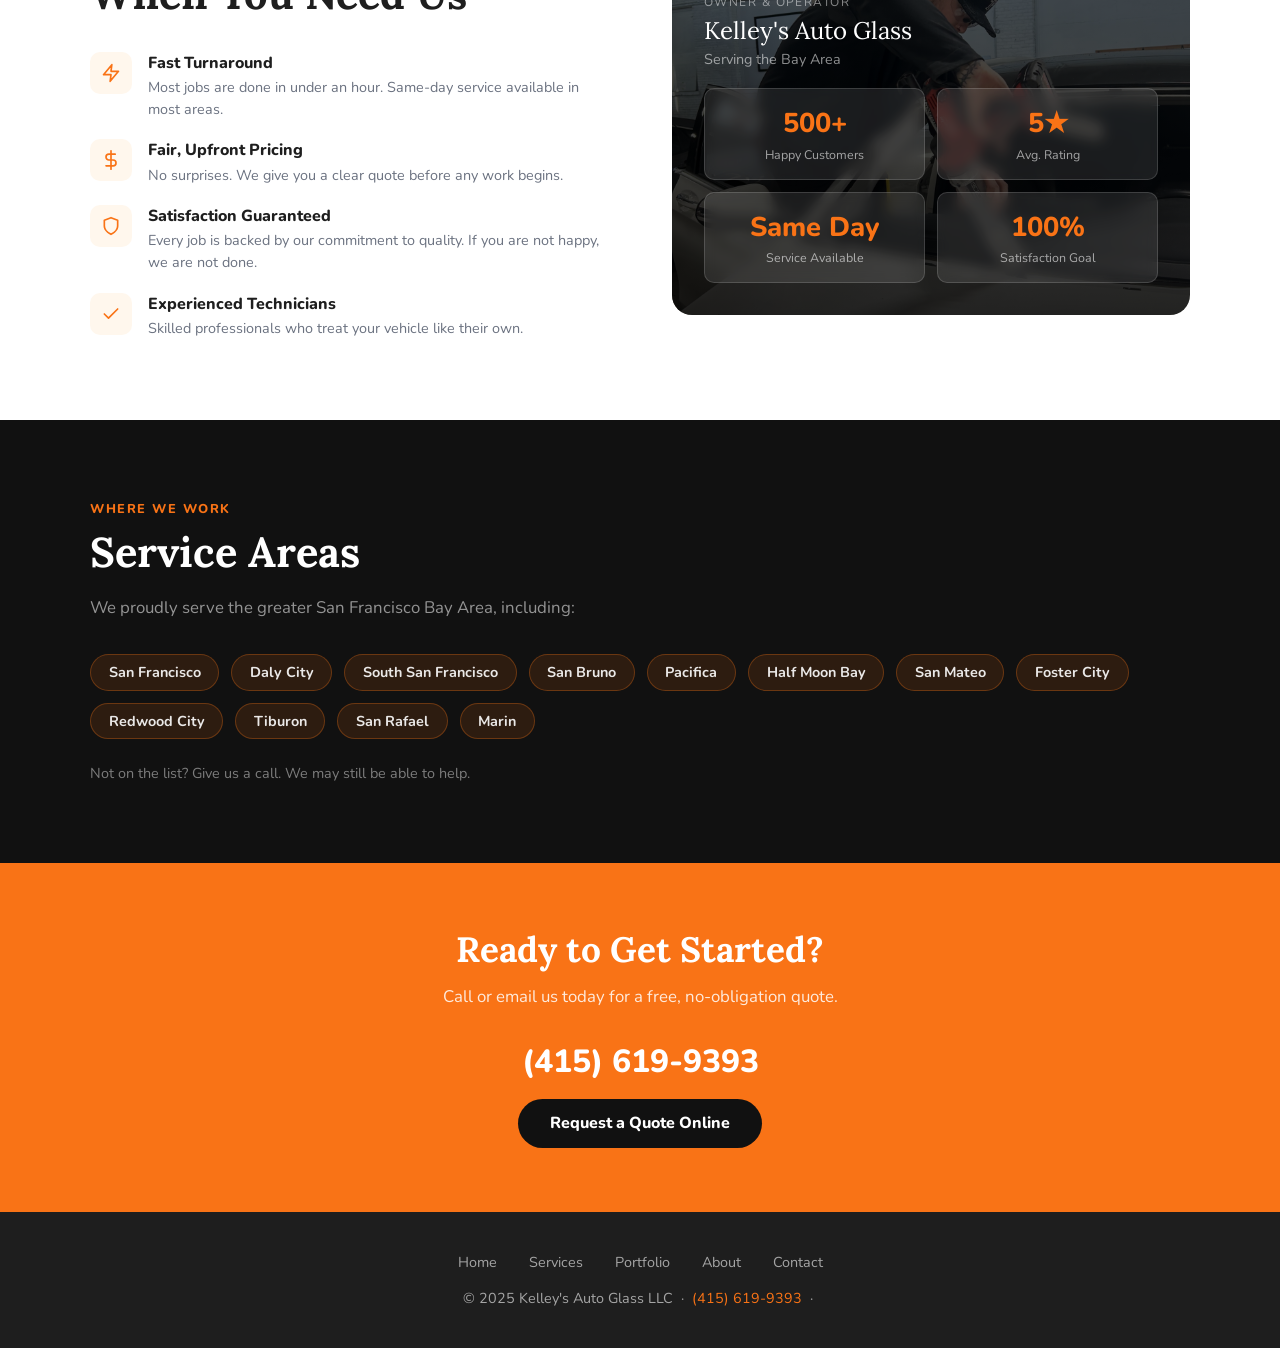
==== commit fee6eb7c: "project update" ====
--- a/index.html
+++ b/index.html
@@ -15,12 +15,15 @@
 
     nav { background:var(--black); position:sticky; top:0; z-index:100; padding:0 2rem; box-shadow:0 2px 16px rgba(0,0,0,.5); }
     .nav-inner { max-width:1100px; margin:0 auto; display:flex; align-items:center; justify-content:space-between; height:70px; }
-    .nav-logo { height:50px; width:auto; display:block; }
+    .nav-logo { height:100px; width:auto; display:block; }
     .nav-links { display:flex; gap:2rem; list-style:none; }
     .nav-links a { text-decoration:none; color:rgba(255,255,255,.8); font-weight:600; font-size:.95rem; transition:color .2s; }
     .nav-links a:hover,.nav-links a.active { color:var(--orange); }
     .nav-cta { background:var(--orange)!important; color:var(--white)!important; padding:.5rem 1.3rem; border-radius:50px; font-weight:700!important; transition:background .2s!important; }
     .nav-cta:hover { background:var(--orange-dark)!important; }
+
+    .nav-toggle { display:none; background:none; border:0; cursor:pointer; padding:.4rem; margin-left:1rem; }
+    .nav-toggle-bar { display:block; width:24px; height:2px; background:var(--white); margin:5px 0; border-radius:2px; transition:transform .2s, opacity .2s; }
 
     /* ─────────────────────────────────────────────────────────
        HERO BACKGROUND IMAGE
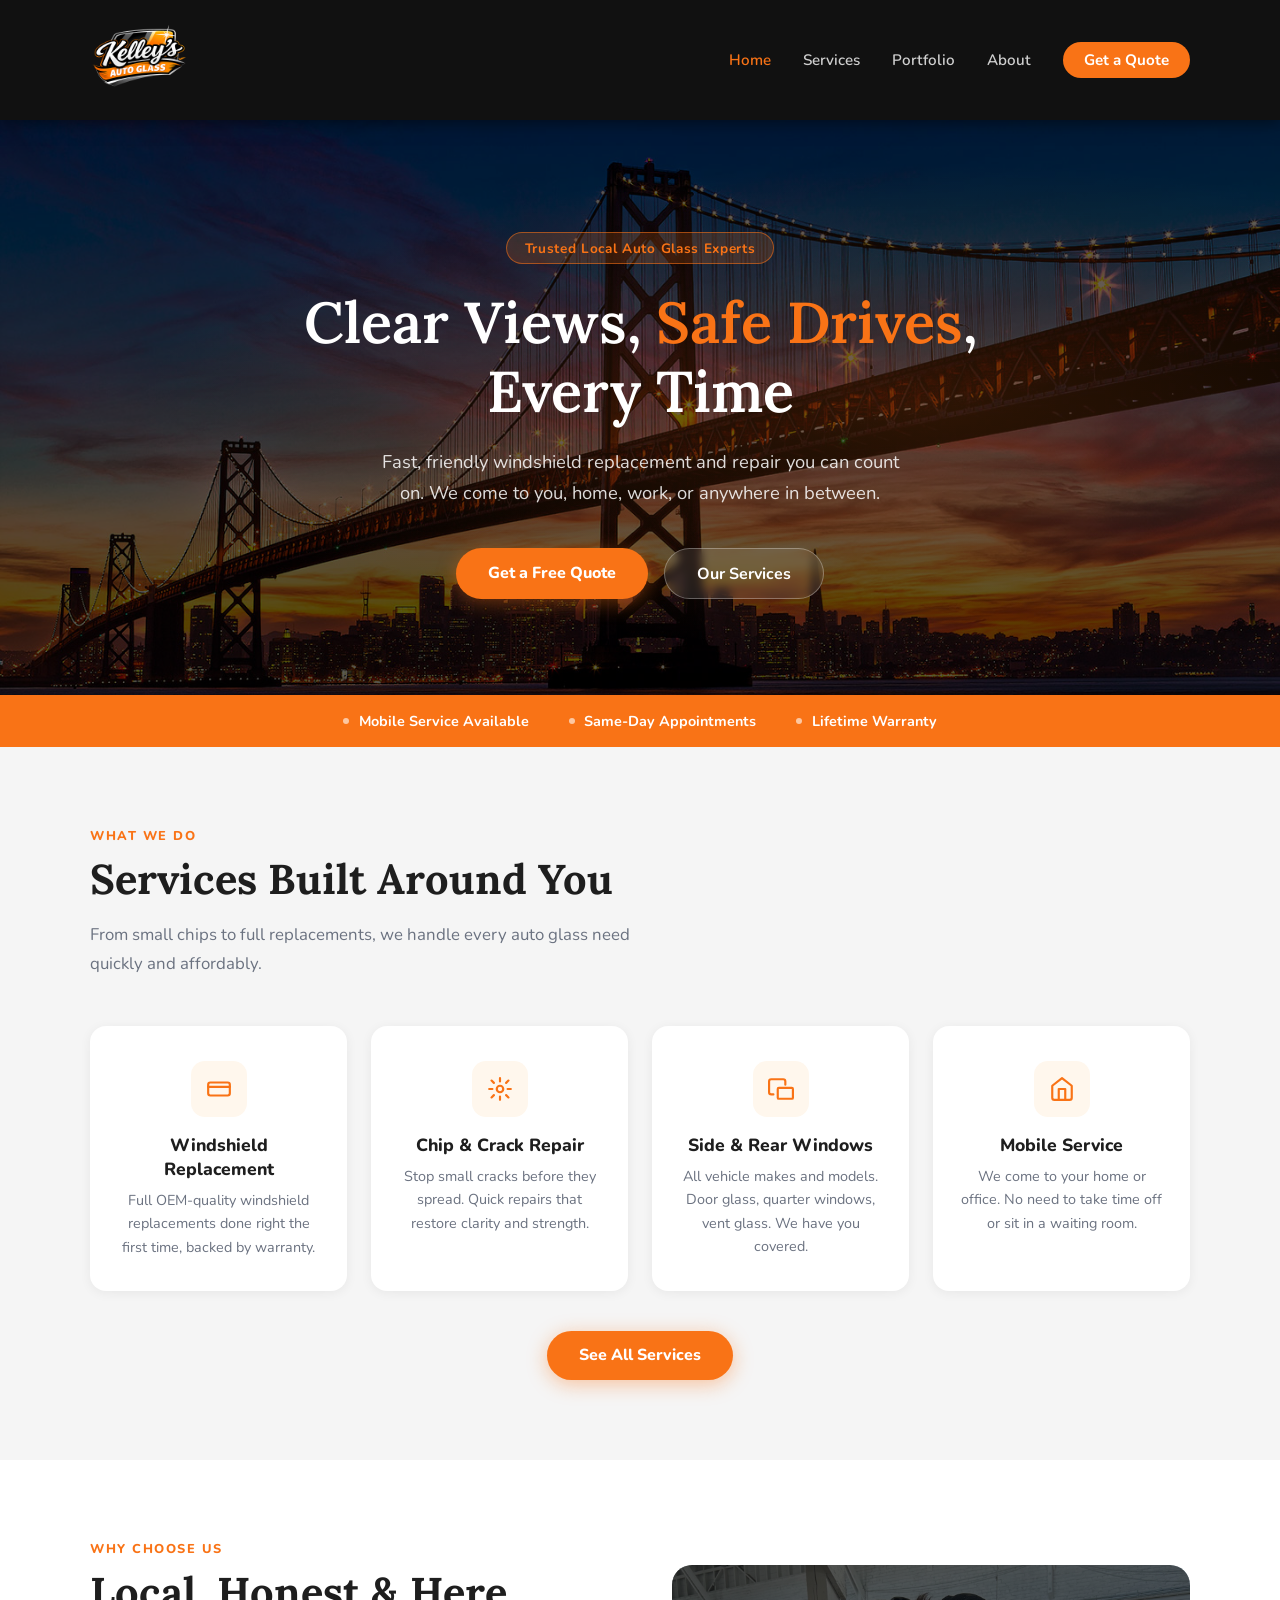
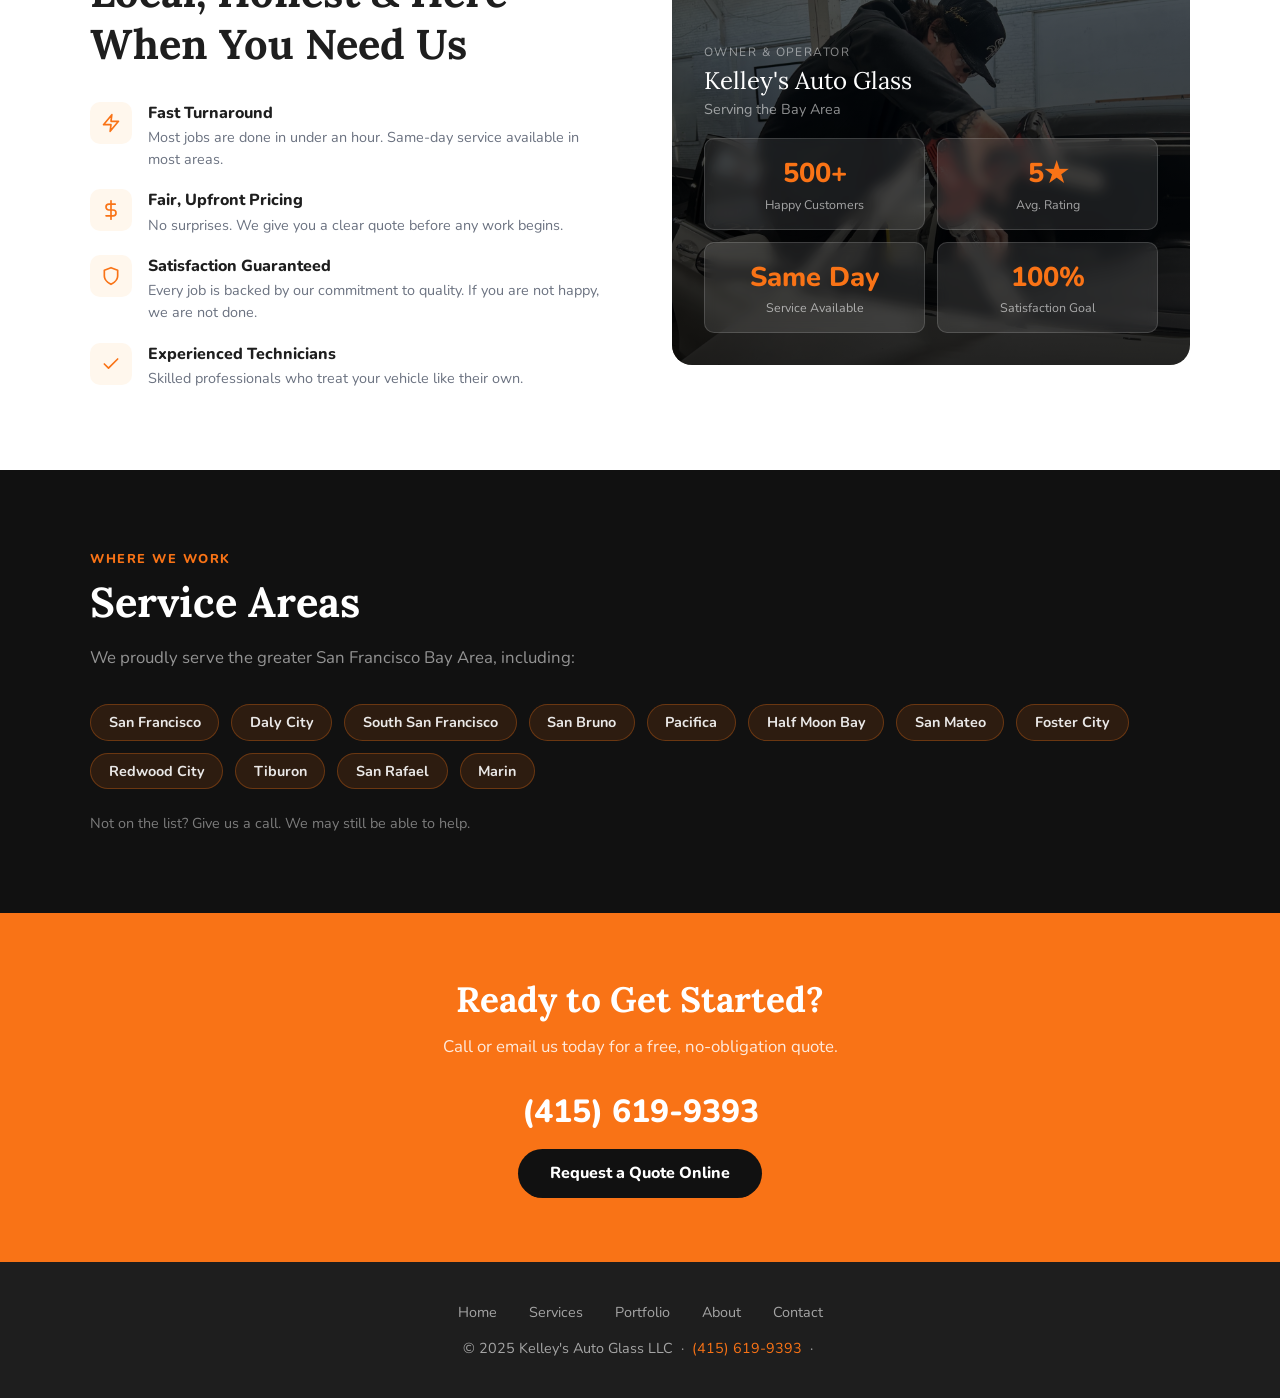
==== commit 00fb26cd: "git push origin main main" ====
--- a/index.html
+++ b/index.html
@@ -14,7 +14,7 @@
     body { font-family:'Nunito',sans-serif; color:var(--text); background:var(--white); }
 
     nav { background:var(--black); position:sticky; top:0; z-index:100; padding:0 2rem; box-shadow:0 2px 16px rgba(0,0,0,.5); }
-    .nav-inner { max-width:1100px; margin:0 auto; display:flex; align-items:center; justify-content:space-between; height:70px; }
+    .nav-inner { max-width:1100px; margin:0 auto; display:flex; align-items:center; justify-content:space-between; height:120px; }
     .nav-logo { height:100px; width:auto; display:block; }
     .nav-links { display:flex; gap:2rem; list-style:none; }
     .nav-links a { text-decoration:none; color:rgba(255,255,255,.8); font-weight:600; font-size:.95rem; transition:color .2s; }
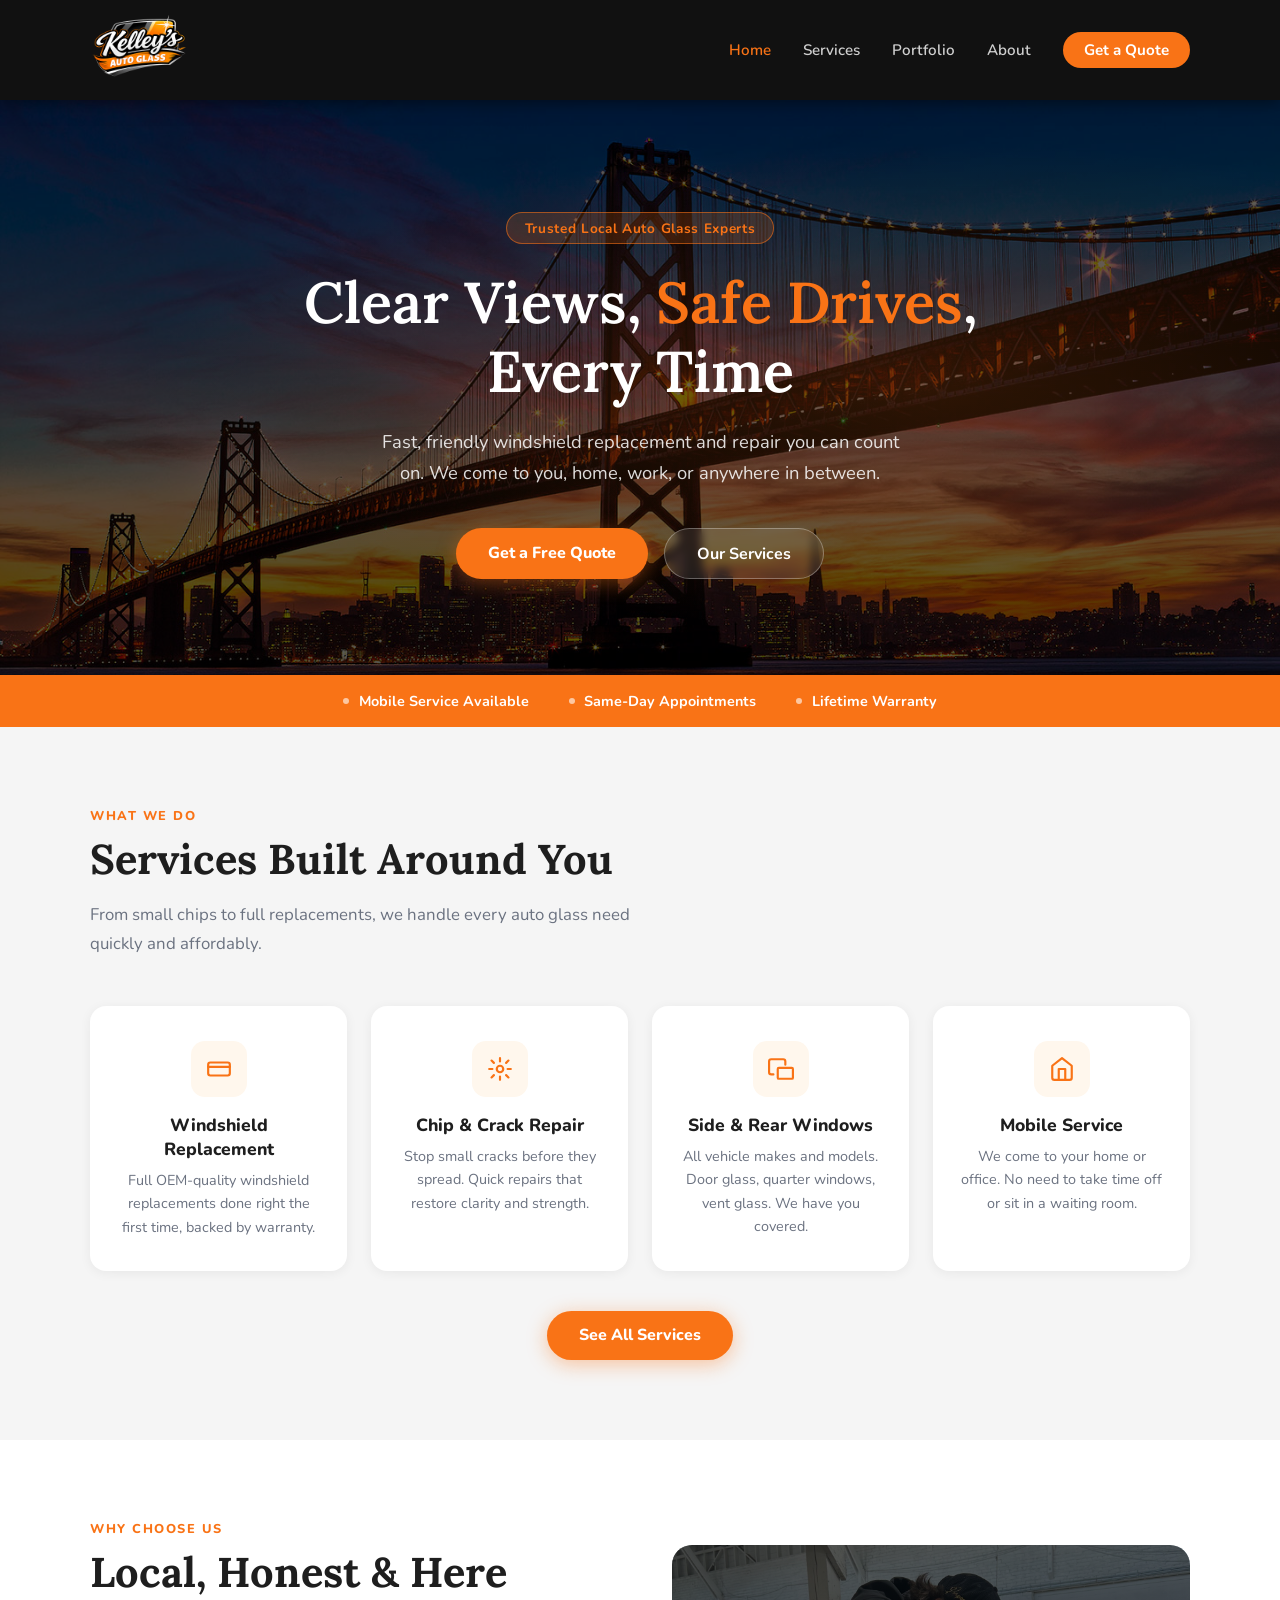
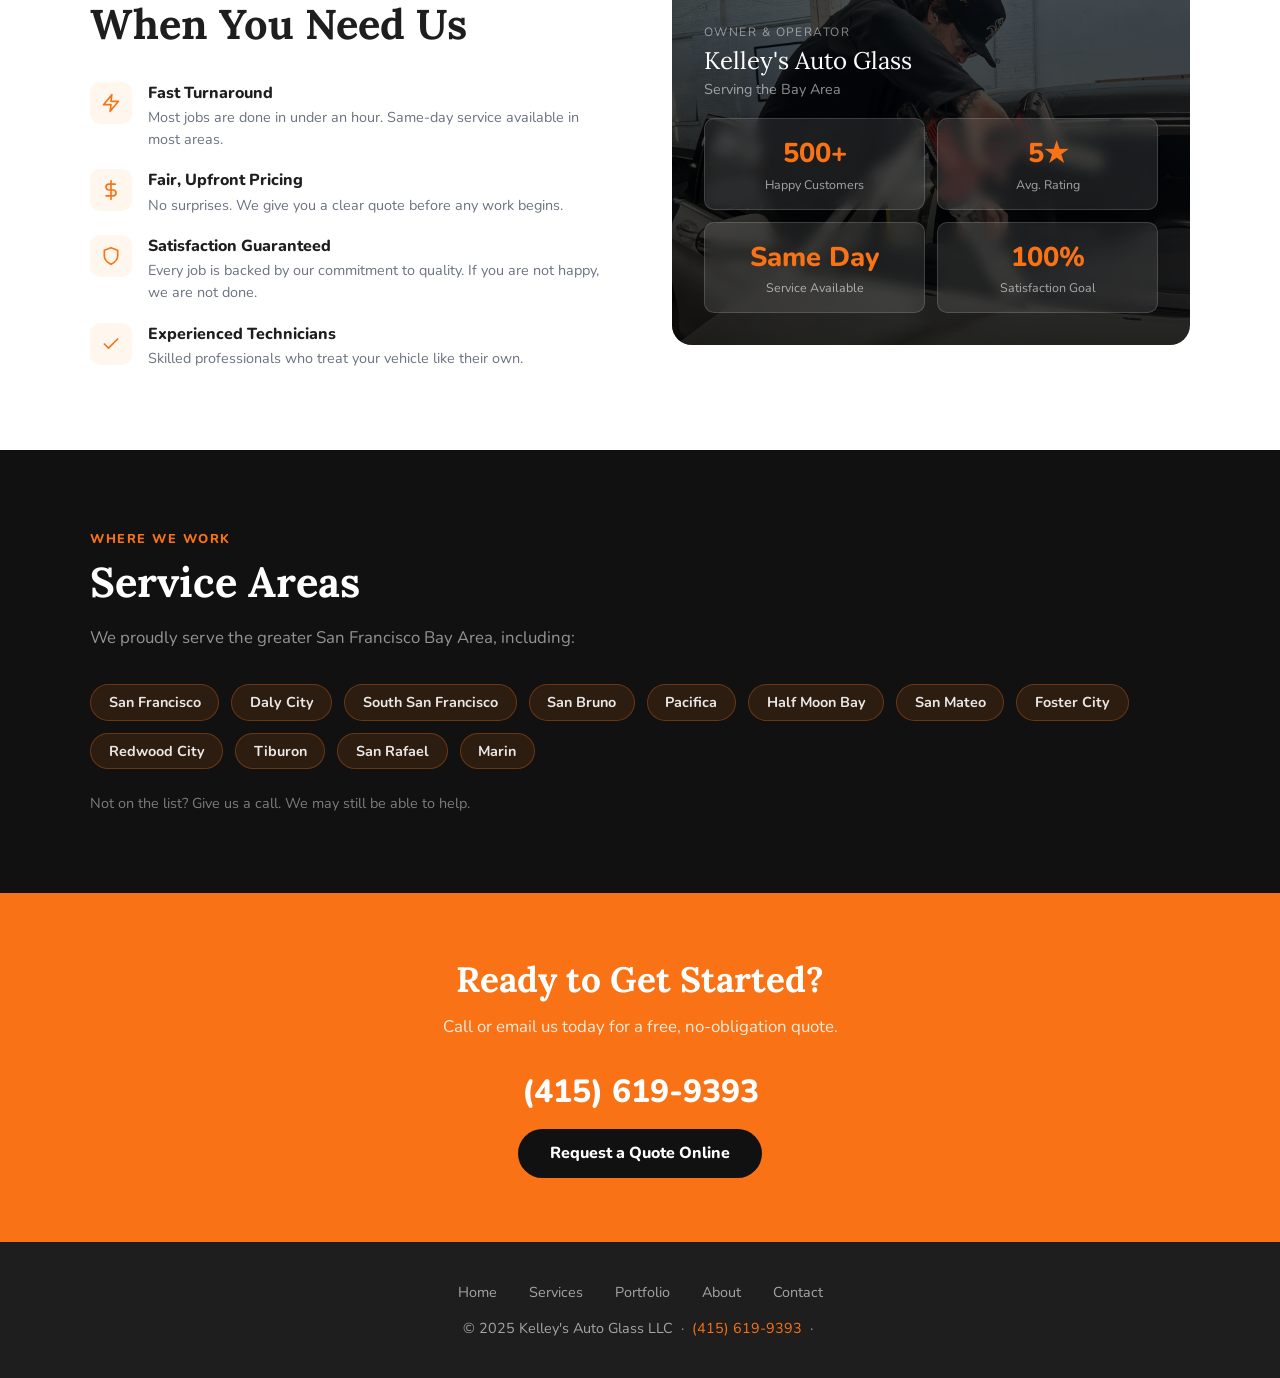
==== commit 4777e197: "navbar and logo" ====
--- a/index.html
+++ b/index.html
@@ -14,7 +14,7 @@
     body { font-family:'Nunito',sans-serif; color:var(--text); background:var(--white); }
 
     nav { background:var(--black); position:sticky; top:0; z-index:100; padding:0 2rem; box-shadow:0 2px 16px rgba(0,0,0,.5); }
-    .nav-inner { max-width:1100px; margin:0 auto; display:flex; align-items:center; justify-content:space-between; height:120px; }
+    .nav-inner { max-width:1100px; margin:0 auto; display:flex; align-items:center; justify-content:space-between; height:100px; }
     .nav-logo { height:100px; width:auto; display:block; }
     .nav-links { display:flex; gap:2rem; list-style:none; }
     .nav-links a { text-decoration:none; color:rgba(255,255,255,.8); font-weight:600; font-size:.95rem; transition:color .2s; }
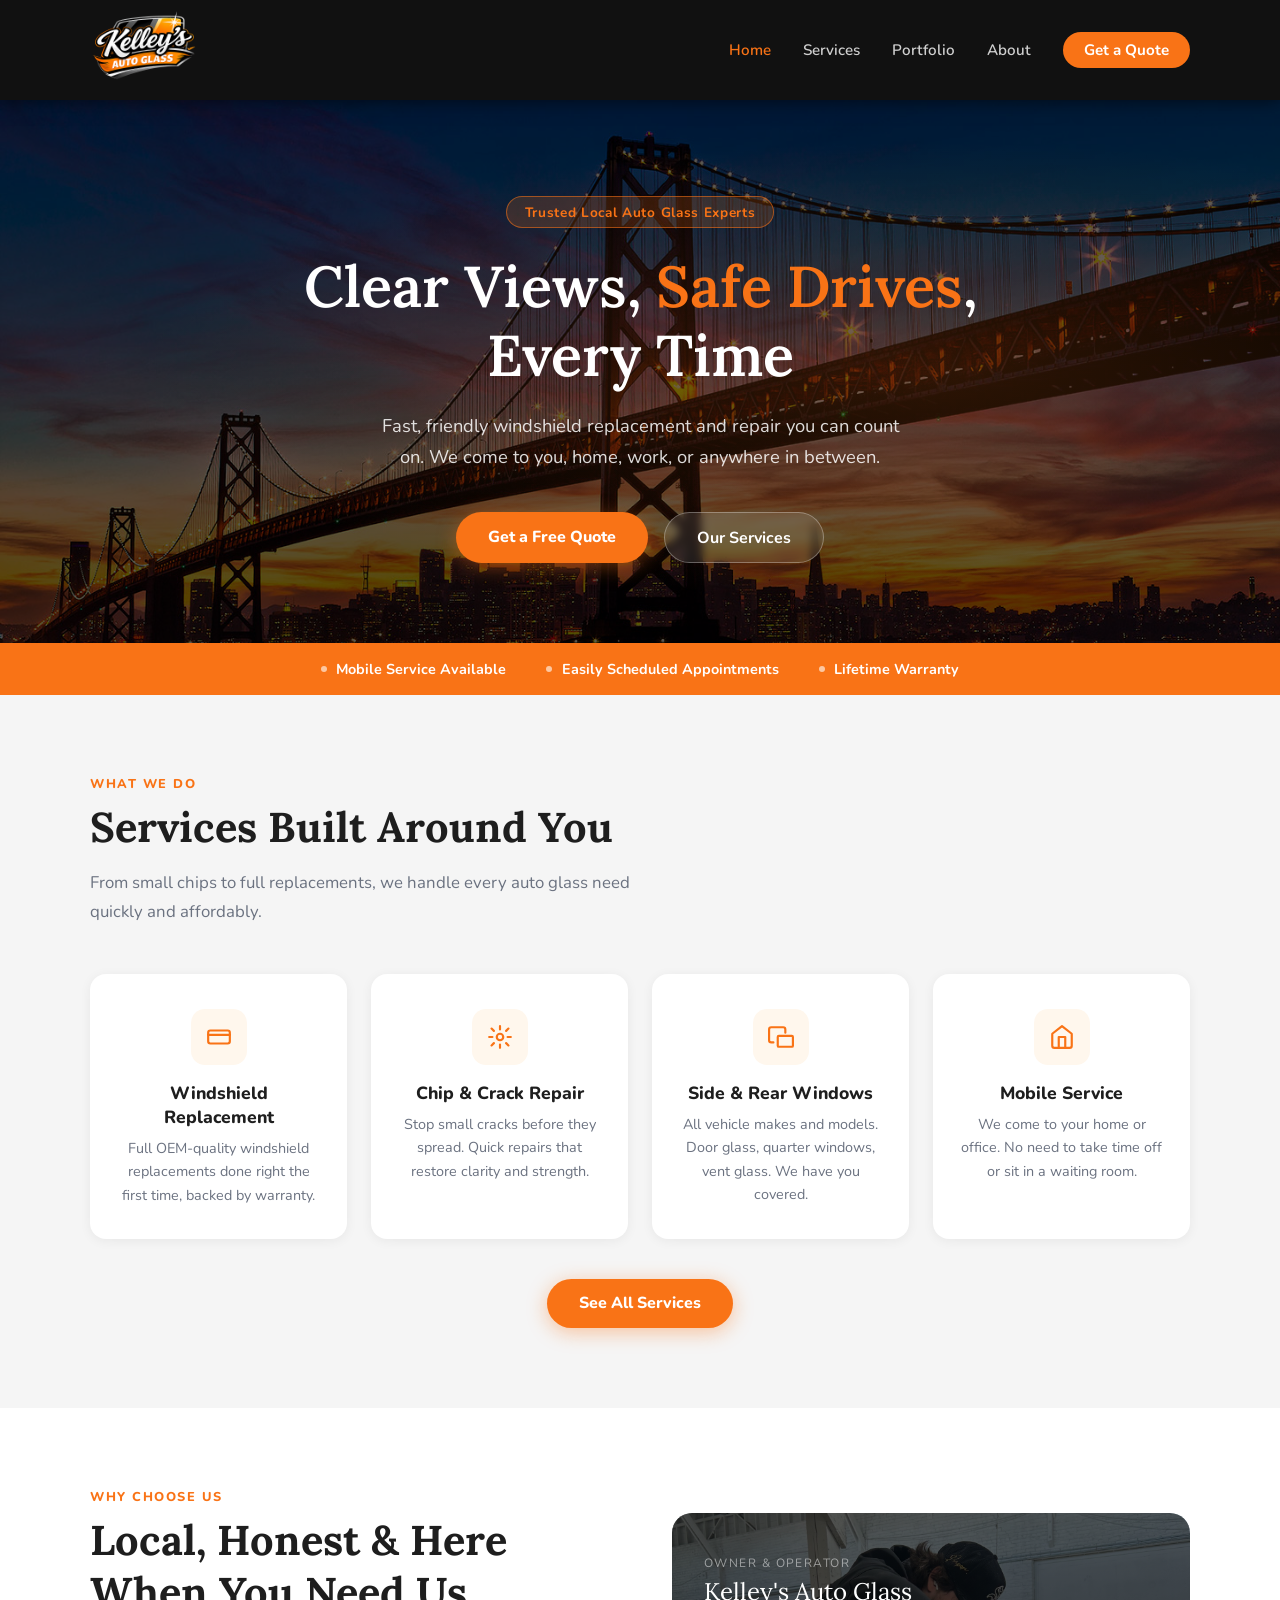
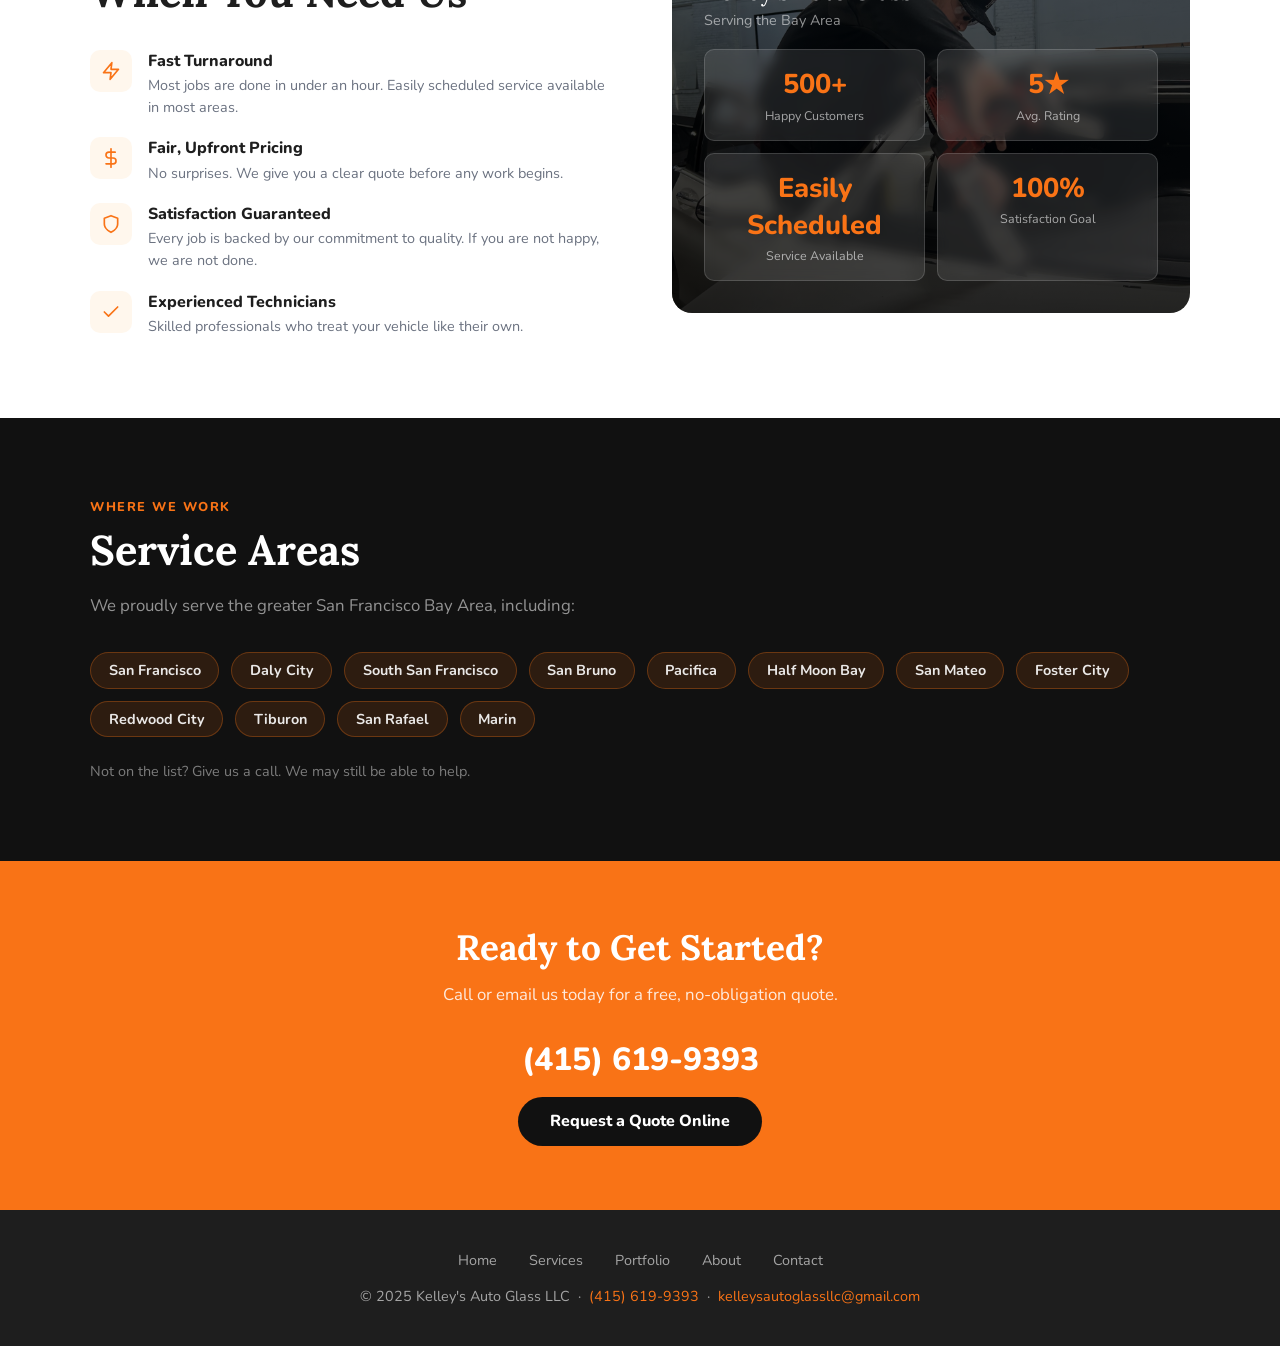
==== commit fee93901: "Component Refactoring & Navbar Fix" ====
--- a/index.html
+++ b/index.html
@@ -1,3 +1,4 @@
+
 <!DOCTYPE html>
 <html lang="en">
 <head>
@@ -15,15 +16,12 @@
 
     nav { background:var(--black); position:sticky; top:0; z-index:100; padding:0 2rem; box-shadow:0 2px 16px rgba(0,0,0,.5); }
     .nav-inner { max-width:1100px; margin:0 auto; display:flex; align-items:center; justify-content:space-between; height:100px; }
-    .nav-logo { height:100px; width:auto; display:block; }
+    .nav-logo { height:110px; width:auto; display:block; }
     .nav-links { display:flex; gap:2rem; list-style:none; }
     .nav-links a { text-decoration:none; color:rgba(255,255,255,.8); font-weight:600; font-size:.95rem; transition:color .2s; }
     .nav-links a:hover,.nav-links a.active { color:var(--orange); }
     .nav-cta { background:var(--orange)!important; color:var(--white)!important; padding:.5rem 1.3rem; border-radius:50px; font-weight:700!important; transition:background .2s!important; }
     .nav-cta:hover { background:var(--orange-dark)!important; }
-
-    .nav-toggle { display:none; background:none; border:0; cursor:pointer; padding:.4rem; margin-left:1rem; }
-    .nav-toggle-bar { display:block; width:24px; height:2px; background:var(--white); margin:5px 0; border-radius:2px; transition:transform .2s, opacity .2s; }
 
     /* ─────────────────────────────────────────────────────────
        HERO BACKGROUND IMAGE
@@ -35,7 +33,7 @@
     .hero {
       position:relative;
       color:var(--white);
-      padding:7rem 2rem 6rem;
+      padding:6rem 2rem 5rem;
       text-align:center;
       overflow:hidden;
       background-image:url('images/hero-bg.jpg');
@@ -129,7 +127,7 @@
     .why-visual-name { font-family:'Lora',serif; font-size:1.5rem; color:var(--white); margin-bottom:.2rem; }
     .why-visual-sub { font-size:.9rem; color:rgba(255,255,255,.55); margin-bottom:1.2rem; }
     .stat-grid { display:grid; grid-template-columns:1fr 1fr; gap:.75rem; }
-    .stat-box { background:rgba(255,255,255,.1); border:1px solid rgba(255,255,255,.15); border-radius:10px; padding:1rem; text-align:center; backdrop-filter:blur(6px); }
+    .stat-box { background:rgba(255,255,255,.1); border:1px solid rgba(255,255,255,.15); border-radius:10px; padding:1rem; text-align:center;  justify-content: center;  backdrop-filter:blur(6px); }
     .stat-num { font-size:1.7rem; font-weight:800; color:var(--orange); }
     .stat-label { font-size:.78rem; color:rgba(255,255,255,.6); margin-top:.2rem; }
 
@@ -154,21 +152,13 @@
 
     @media (max-width:768px) { .nav-links { display:none; } .why-grid { grid-template-columns:1fr; } }
   </style>
+  <link rel="stylesheet" href="assets/shared.css">
 </head>
-<body>
-
-<nav>
-  <div class="nav-inner">
-    <a href="index.html"><img src="logo.png" alt="Kelley's Auto Glass" class="nav-logo"></a>
-    <ul class="nav-links">
-      <li><a href="index.html" class="active">Home</a></li>
-      <li><a href="services.html">Services</a></li>
-      <li><a href="portfolio.html">Portfolio</a></li>
-      <li><a href="about.html">About</a></li>
-      <li><a href="contact.html" class="nav-cta">Get a Quote</a></li>
-    </ul>
-  </div>
-</nav>
+<body data-page="index.html">
+
+<div id="site-header"></div>
+
+
 
 <!-- Hero: background photo set via CSS above (images/hero-bg.jpg) -->
 <section class="hero">
@@ -184,7 +174,7 @@
 <div class="trust-bar">
   <div class="trust-bar-inner">
     <div class="trust-item"><span class="trust-dot"></span> Mobile Service Available</div>
-    <div class="trust-item"><span class="trust-dot"></span> Same-Day Appointments</div>
+    <div class="trust-item"><span class="trust-dot"></span> Easily Scheduled Appointments</div>
     <div class="trust-item"><span class="trust-dot"></span> Lifetime Warranty</div>
   </div>
 </div>
@@ -231,7 +221,7 @@
         <ul class="why-list">
           <li class="why-item">
             <div class="why-icon"><svg viewBox="0 0 24 24"><path d="M13 2L3 14h9l-1 8 10-12h-9l1-8z"/></svg></div>
-            <div><h4>Fast Turnaround</h4><p>Most jobs are done in under an hour. Same-day service available in most areas.</p></div>
+            <div><h4>Fast Turnaround</h4><p>Most jobs are done in under an hour. Easily scheduled service available in most areas.</p></div>
           </li>
           <li class="why-item">
             <div class="why-icon"><svg viewBox="0 0 24 24"><line x1="12" y1="1" x2="12" y2="23"/><path d="M17 5H9.5a3.5 3.5 0 0 0 0 7h5a3.5 3.5 0 0 1 0 7H6"/></svg></div>
@@ -257,7 +247,7 @@
           <div class="stat-grid">
             <div class="stat-box"><div class="stat-num">500+</div><div class="stat-label">Happy Customers</div></div>
             <div class="stat-box"><div class="stat-num">5&#9733;</div><div class="stat-label">Avg. Rating</div></div>
-            <div class="stat-box"><div class="stat-num">Same Day</div><div class="stat-label">Service Available</div></div>
+            <div class="stat-box"><div class="stat-num">Easily Scheduled</div><div class="stat-label">Service Available</div></div>
             <div class="stat-box"><div class="stat-num">100%</div><div class="stat-label">Satisfaction Goal</div></div>
           </div>
         </div>
@@ -296,12 +286,9 @@
   <a href="contact.html" class="btn-dark">Request a Quote Online</a>
 </div>
 
-<footer>
-  <div class="footer-links">
-    <a href="index.html">Home</a>
-    <a href="services.html">Services</a>
-    <a href="portfolio.html">Portfolio</a>
-    <a href="about.html">About</a>
-    <a href="contact.html">Contact</a>
-  </div>
-  <p>© 2025 Kelley's Auto Glass LLC &nbsp;&middot;&nbsp; <a href="tel:4156199393">(415) 619-9393</a> &nbsp;&middot;&nbsp; <a href="/cdn-cgi/l/email-protection#167d737a7a736f6577636279717a7765657a7a7556717b777f7a3875797b"><span class="+<div id="site-footer"></div>
+
+<script src="assets/layout.js" defer></script>
+
+</body>
+</html>
--- a/assets/shared.css
+++ b/assets/shared.css
@@ -0,0 +1,50 @@
+/* Shared layout enhancements: reusable header/footer + mobile nav */
+.nav-inner { position: relative; }
+.nav-toggle {
+  display: none;
+  background: none;
+  border: 0;
+  cursor: pointer;
+  padding: .4rem;
+  margin-left: 1rem;
+}
+.nav-toggle-bar {
+  display: block;
+  width: 24px;
+  height: 2px;
+  background: var(--white);
+  margin: 5px 0;
+  border-radius: 2px;
+  transition: transform .2s, opacity .2s;
+}
+
+@media (max-width:768px) {
+  .nav-toggle { display: block; }
+  .nav-links {
+    display: none;
+    position: absolute;
+    top: calc(100% + 0px);
+    left: 0;
+    right: 0;
+    flex-direction: column;
+    gap: 0;
+    background: var(--black);
+    box-shadow: 0 14px 30px rgba(0,0,0,.3);
+    border-top: 1px solid rgba(255,255,255,.08);
+    z-index: 150;
+  }
+  .nav-links.open { display: flex !important; }
+  .nav-links li { width: 100%; }
+  .nav-links a {
+    display: block;
+    width: 100%;
+    padding: 1rem 2rem;
+    border-top: 1px solid rgba(255,255,255,.06);
+  }
+  .nav-links .nav-cta {
+    margin: 1rem 2rem 1.25rem;
+    display: inline-block;
+    width: auto;
+    text-align: center;
+  }
+}
